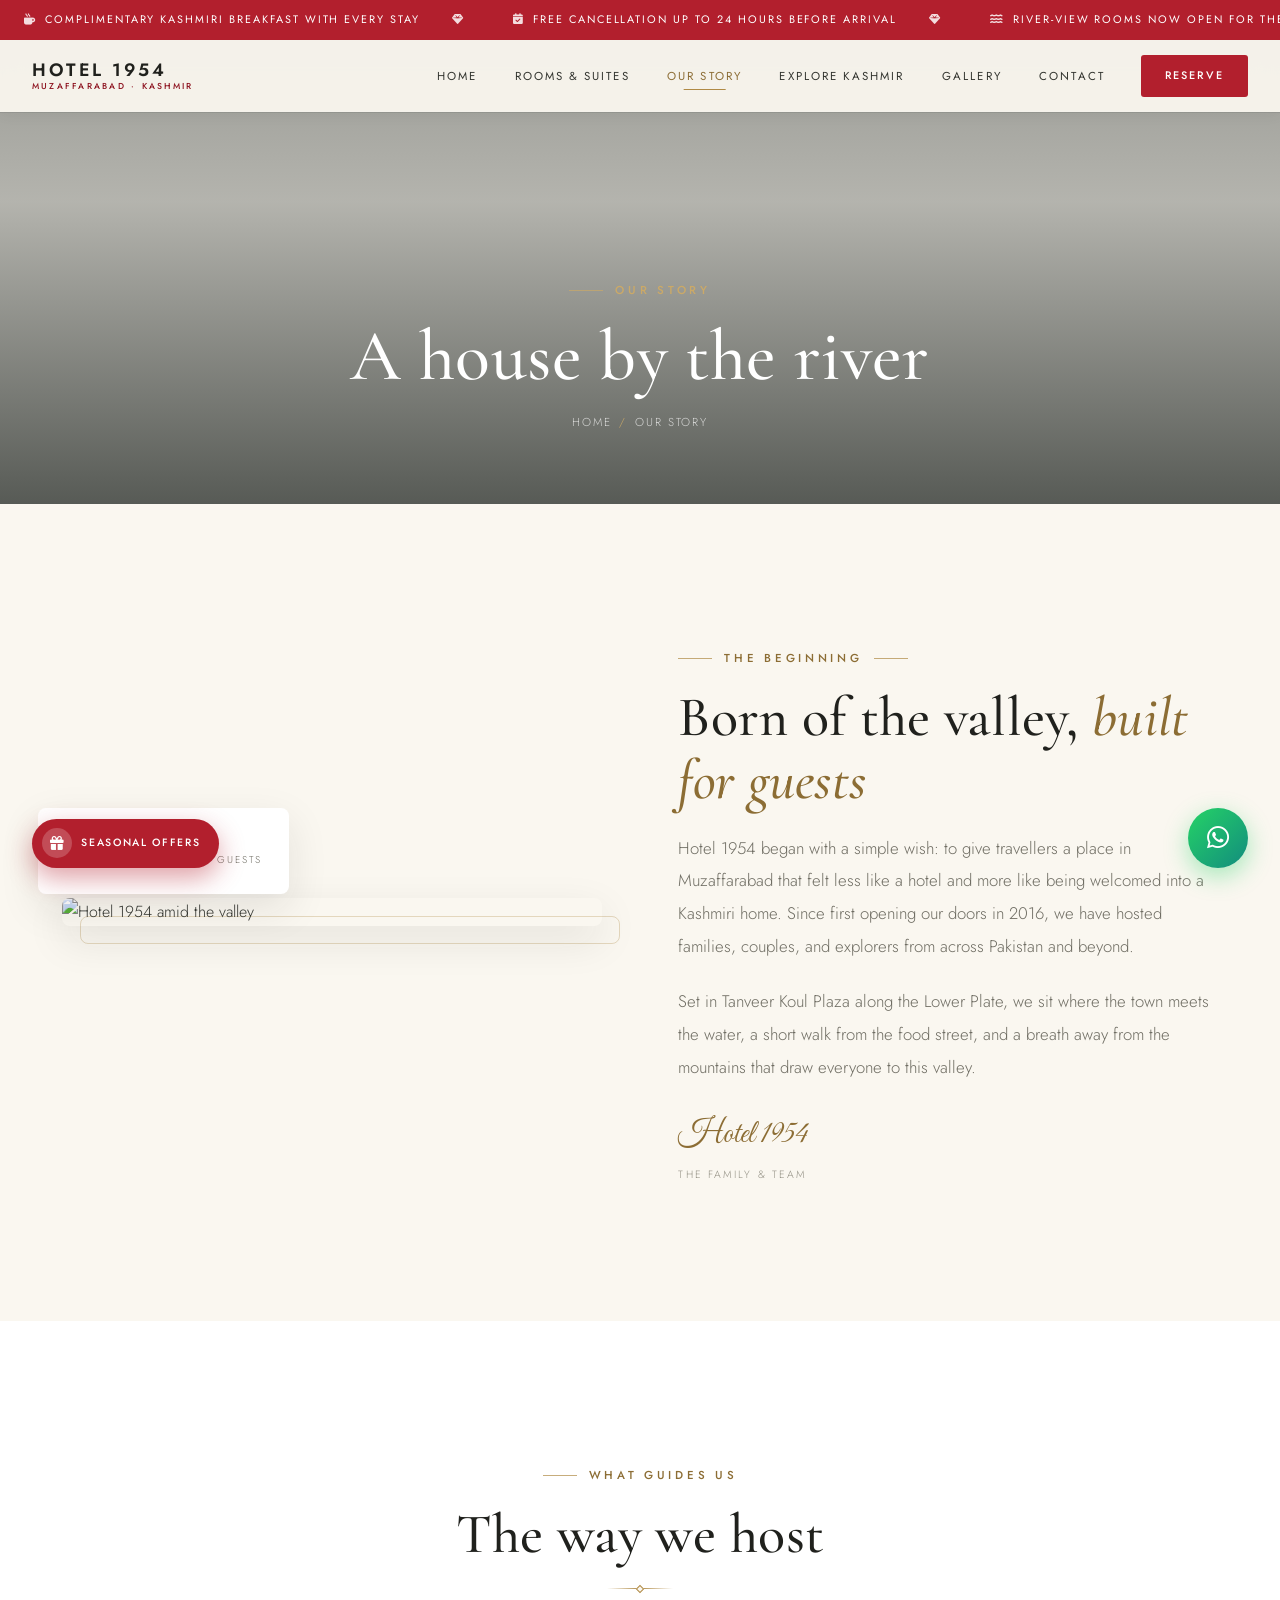
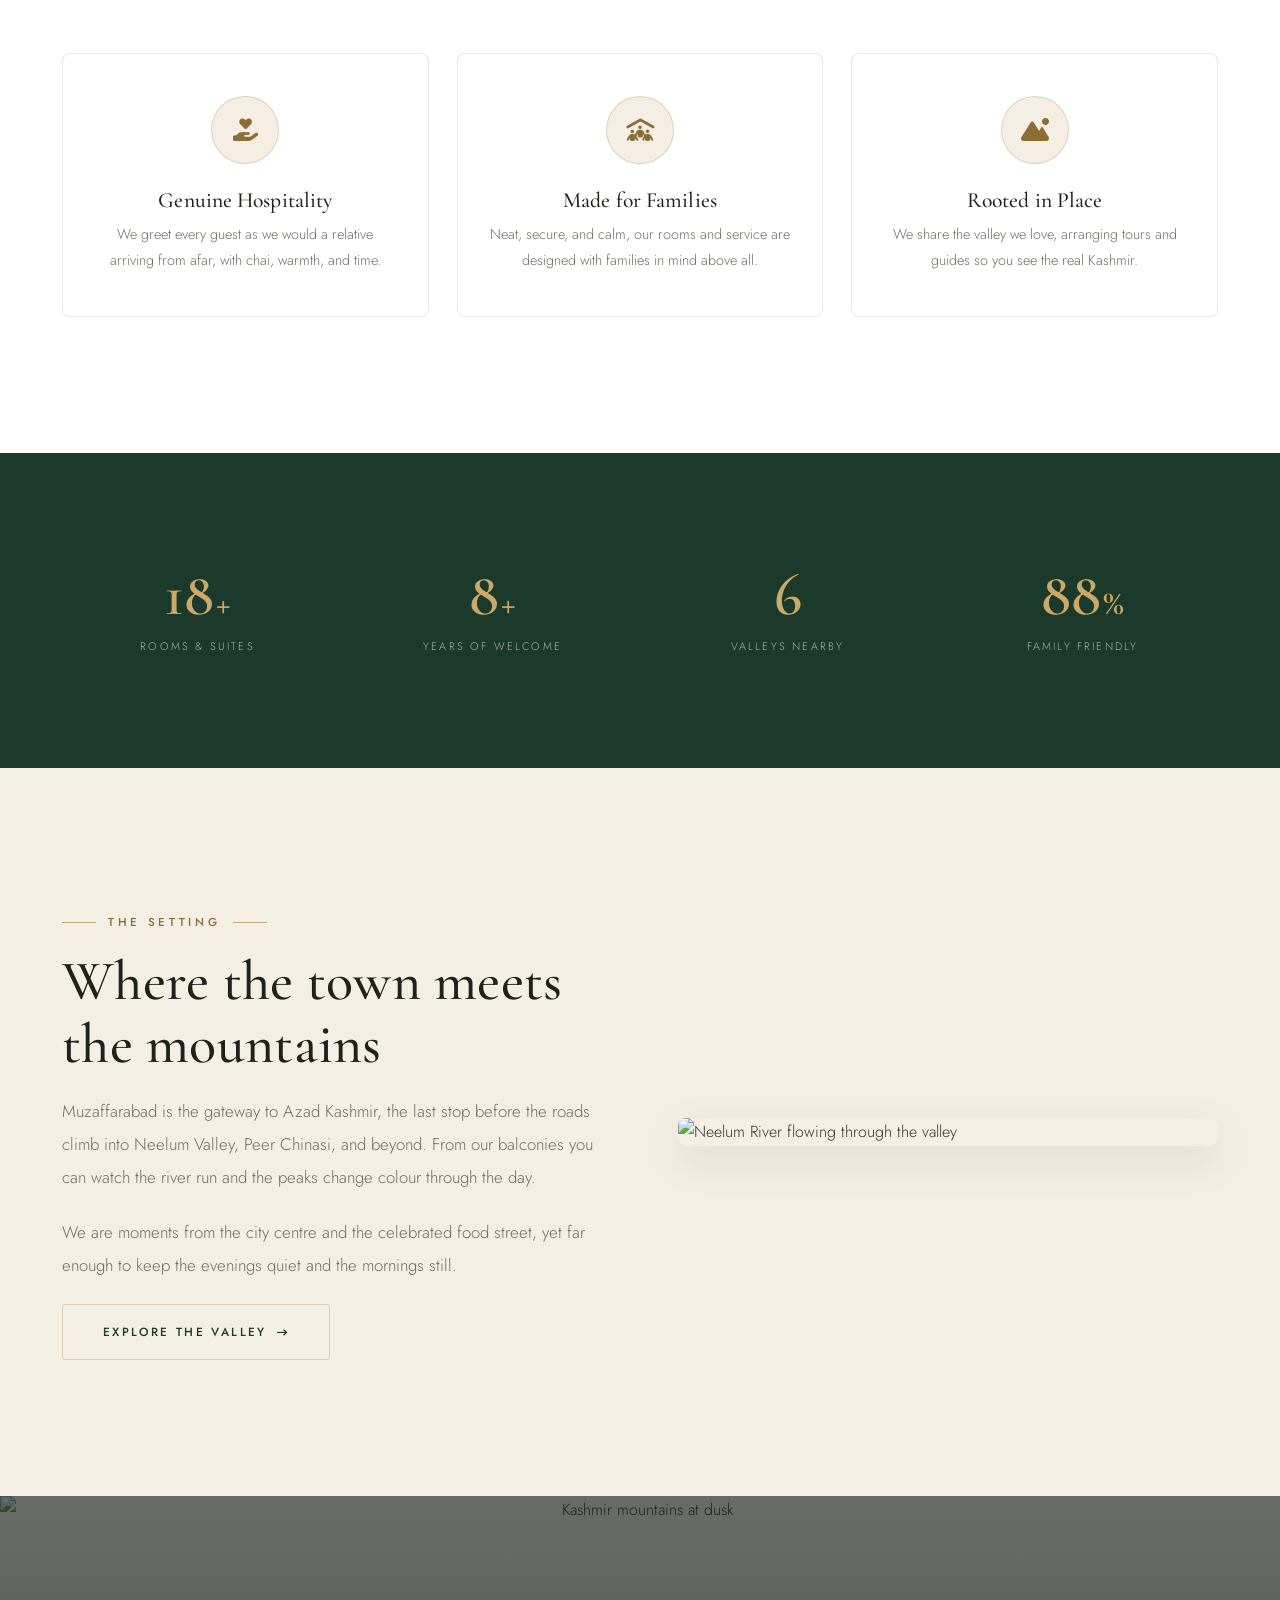
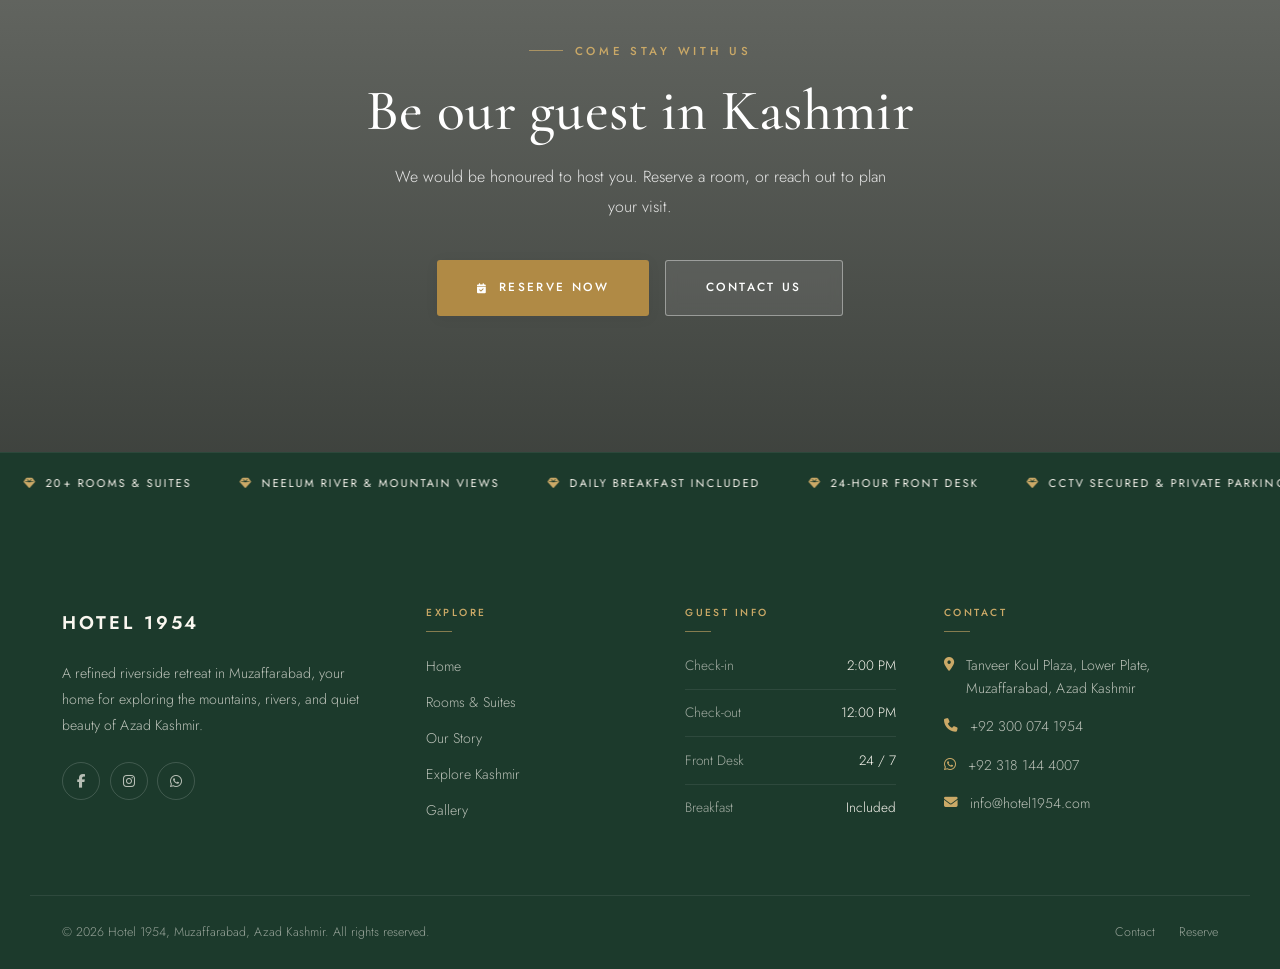
==== about/index.html @ 1d286dde "Hotel 1954: luxury multi-page Kashmir hotel site Multi-page static site (Home, Rooms, About, Explore" ====
<!DOCTYPE html>
<html lang="en">
<head>
  <meta charset="UTF-8" />
  <meta name="viewport" content="width=device-width, initial-scale=1.0" />
  <title>Our Story | Hotel 1954, Muzaffarabad Azad Kashmir</title>
  <meta name="description" content="The story of Hotel 1954, a family-run riverside retreat in Muzaffarabad welcoming travellers to Azad Kashmir with warmth, comfort, and the timeless calm of the valley." />
  <link rel="canonical" href="https://hotel1954.com/about/" />
  <meta property="og:title" content="Our Story | Hotel 1954" />
  <meta property="og:description" content="A family-run riverside retreat in the heart of Azad Kashmir." />
  <meta property="og:type" content="website" />
  <meta name="theme-color" content="#1c3a2c" />

  <link rel="preconnect" href="https://fonts.googleapis.com" />
  <link rel="preconnect" href="https://fonts.gstatic.com" crossorigin />
  <link href="https://fonts.googleapis.com/css2?family=Cormorant+Garamond:ital,wght@0,400;0,500;0,600;1,400;1,500&family=Jost:wght@300;400;500&family=Great+Vibes&display=swap" rel="stylesheet" />
  <link rel="stylesheet" href="https://cdnjs.cloudflare.com/ajax/libs/font-awesome/6.5.1/css/all.min.css" integrity="sha512-DTOQO9RWCH3ppGqcWaEA1BIZOC6xxalwEsw9c2QQeAIftl+Vegovlnee1c9QX4TctnWMn13TZye+giMm8e2LwA==" crossorigin="anonymous" referrerpolicy="no-referrer" />
  <link rel="icon" type="image/svg+xml" href="../assets/favicon.svg" />
  <link rel="stylesheet" href="../assets/styles.css" />
</head>
<body>

  <header id="site-header">
    <nav id="main-nav" aria-label="Primary">
      <a href="../" id="nav-logo" aria-label="Hotel 1954 home">
        <span id="nav-logo-monogram">H</span>
        <span id="nav-logo-text"><span id="nav-logo-name">Hotel 1954</span><span id="nav-logo-est">Muzaffarabad · Kashmir</span></span>
      </a>
      <div id="nav-links">
        <a href="../" class="nav-link">Home</a>
        <a href="../rooms/" class="nav-link">Rooms &amp; Suites</a>
        <a href="../about/" class="nav-link nav-link--active">Our Story</a>
        <a href="../explore/" class="nav-link">Explore Kashmir</a>
        <a href="../gallery/" class="nav-link">Gallery</a>
        <a href="../contact/" class="nav-link">Contact</a>
        <a href="../booking/" class="nav-link nav-cta">Reserve</a>
      </div>
      <button id="nav-toggle" aria-label="Open menu" aria-expanded="false" aria-controls="mobile-menu">
        <span class="hamburger-bar"></span><span class="hamburger-bar"></span><span class="hamburger-bar"></span>
      </button>
    </nav>
  </header>

  <div id="mobile-menu" aria-label="Mobile navigation">
    <a href="../" class="mobile-nav-link">Home</a>
    <a href="../rooms/" class="mobile-nav-link">Rooms &amp; Suites</a>
    <a href="../about/" class="mobile-nav-link mobile-nav-link--active">Our Story</a>
    <a href="../explore/" class="mobile-nav-link">Explore Kashmir</a>
    <a href="../gallery/" class="mobile-nav-link">Gallery</a>
    <a href="../contact/" class="mobile-nav-link">Contact</a>
    <a href="../booking/" class="mobile-nav-link">Reserve</a>
    <p class="mobile-menu-contact">Reservations · <a href="tel:+923000741954">+92 300 074 1954</a></p>
  </div>

  <section class="page-hero">
    <div class="page-hero__bg"><img src="https://images.unsplash.com/photo-1441974231531-c6227db76b6e?w=1920&q=80" alt="Pine forest in the Kashmir mountains" /></div>
    <div class="page-hero__overlay"></div>
    <div class="page-hero__content">
      <span class="eyebrow eyebrow--center">Our Story</span>
      <h1 class="page-hero__title">A house by the river</h1>
      <p class="page-hero__crumbs"><a href="../">Home</a><span class="sep">/</span>Our Story</p>
    </div>
  </section>

  <!-- STORY -->
  <section class="section section--ivory">
    <div class="container">
      <div class="split">
        <div class="split__media split__media--framed reveal">
          <img src="https://images.unsplash.com/photo-1564501049412-61c2a3083791?w=1000&q=80" alt="Hotel 1954 amid the valley" />
          <div class="split__badge"><span class="num">2016</span><span class="lbl">Welcoming guests</span></div>
        </div>
        <div class="split__body reveal" data-delay="1">
          <span class="eyebrow eyebrow--line">The Beginning</span>
          <h2 class="section-title">Born of the valley, <em>built for guests</em></h2>
          <p class="lead-para">Hotel 1954 began with a simple wish: to give travellers a place in Muzaffarabad that felt less like a hotel and more like being welcomed into a Kashmiri home. Since first opening our doors in 2016, we have hosted families, couples, and explorers from across Pakistan and beyond.</p>
          <p class="lead-para">Set in Tanveer Koul Plaza along the Lower Plate, we sit where the town meets the water, a short walk from the food street, and a breath away from the mountains that draw everyone to this valley.</p>
          <div class="split__signature">Hotel 1954<small>The Family &amp; Team</small></div>
        </div>
      </div>
    </div>
  </section>

  <!-- VALUES -->
  <section class="section section--white">
    <div class="container">
      <div class="section-header reveal">
        <span class="eyebrow eyebrow--center">What Guides Us</span>
        <h2 class="section-title">The way we host</h2>
        <div class="divider-mark"></div>
      </div>
      <div class="grid-3">
        <div class="amenity reveal"><div class="amenity-icon"><i class="fa-solid fa-hand-holding-heart"></i></div><h4>Genuine Hospitality</h4><p>We greet every guest as we would a relative arriving from afar, with chai, warmth, and time.</p></div>
        <div class="amenity reveal" data-delay="1"><div class="amenity-icon"><i class="fa-solid fa-people-roof"></i></div><h4>Made for Families</h4><p>Neat, secure, and calm, our rooms and service are designed with families in mind above all.</p></div>
        <div class="amenity reveal" data-delay="2"><div class="amenity-icon"><i class="fa-solid fa-mountain-sun"></i></div><h4>Rooted in Place</h4><p>We share the valley we love, arranging tours and guides so you see the real Kashmir.</p></div>
      </div>
    </div>
  </section>

  <!-- STATS -->
  <section class="section--tight section--forest">
    <div class="container">
      <div class="stats-row">
        <div class="stat reveal"><span class="stat__num" data-target="20" data-suffix="+">0</span><span class="stat__label">Rooms &amp; Suites</span></div>
        <div class="stat reveal" data-delay="1"><span class="stat__num" data-target="9" data-suffix="+">0</span><span class="stat__label">Years of Welcome</span></div>
        <div class="stat reveal" data-delay="2"><span class="stat__num" data-target="7" data-suffix="">0</span><span class="stat__label">Valleys Nearby</span></div>
        <div class="stat reveal" data-delay="3"><span class="stat__num" data-target="100" data-suffix="%">0</span><span class="stat__label">Family Friendly</span></div>
      </div>
    </div>
  </section>

  <!-- SETTING -->
  <section class="section section--cream">
    <div class="container">
      <div class="split split--reverse">
        <div class="split__media reveal">
          <img src="https://images.unsplash.com/photo-1506905925346-21bda4d32df4?w=1000&q=80" alt="Neelum River flowing through the valley" style="border-radius:var(--radius-md);" />
        </div>
        <div class="split__body reveal" data-delay="1">
          <span class="eyebrow eyebrow--line">The Setting</span>
          <h2 class="section-title">Where the town meets the mountains</h2>
          <p class="lead-para">Muzaffarabad is the gateway to Azad Kashmir, the last stop before the roads climb into Neelum Valley, Peer Chinasi, and beyond. From our balconies you can watch the river run and the peaks change colour through the day.</p>
          <p class="lead-para">We are moments from the city centre and the celebrated food street, yet far enough to keep the evenings quiet and the mornings still.</p>
          <a href="../explore/" class="btn btn--outline">Explore the Valley <i class="fa-solid fa-arrow-right-long"></i></a>
        </div>
      </div>
    </div>
  </section>

  <!-- CTA BANNER -->
  <section class="cta-banner">
    <div class="cta-banner__bg"><img src="https://images.unsplash.com/photo-1519681393784-d120267933ba?w=1600&q=80" alt="Kashmir mountains at dusk" /></div>
    <div class="cta-banner__overlay"></div>
    <div class="cta-banner__content reveal">
      <span class="eyebrow eyebrow--center">Come Stay With Us</span>
      <h2 class="cta-banner__title">Be our guest in Kashmir</h2>
      <p class="cta-banner__text">We would be honoured to host you. Reserve a room, or reach out to plan your visit.</p>
      <div class="btn-row">
        <a href="../booking/" class="btn btn--gold"><i class="fa-solid fa-calendar-check"></i> Reserve Now</a>
        <a href="../contact/" class="btn btn--ghost-light">Contact Us</a>
      </div>
    </div>
  </section>

  <footer id="site-footer">
    <div id="footer-top">
      <div class="footer-col">
        <a href="../" class="footer-brand-logo"><span class="mono">H</span><span class="name">Hotel 1954</span></a>
        <p class="footer-brand-desc">A refined riverside retreat in Muzaffarabad, your home for exploring the mountains, rivers, and quiet beauty of Azad Kashmir.</p>
        <div class="footer-social">
          <a href="https://facebook.com/hotel1954" target="_blank" rel="noopener" aria-label="Facebook"><i class="fa-brands fa-facebook-f"></i></a>
          <a href="https://instagram.com/hotel1954" target="_blank" rel="noopener" aria-label="Instagram"><i class="fa-brands fa-instagram"></i></a>
          <a href="https://wa.me/923181444007" target="_blank" rel="noopener" aria-label="WhatsApp"><i class="fa-brands fa-whatsapp"></i></a>
        </div>
      </div>
      <nav class="footer-col" aria-label="Explore">
        <h3 class="footer-col-title">Explore</h3>
        <div class="footer-links">
          <a href="../">Home</a><a href="../rooms/">Rooms &amp; Suites</a><a href="../about/">Our Story</a><a href="../explore/">Explore Kashmir</a><a href="../gallery/">Gallery</a>
        </div>
      </nav>
      <div class="footer-col">
        <h3 class="footer-col-title">Guest Info</h3>
        <dl class="footer-hours-list">
          <div class="footer-hours-row"><dt>Check-in</dt><dd>2:00 PM</dd></div>
          <div class="footer-hours-row"><dt>Check-out</dt><dd>12:00 PM</dd></div>
          <div class="footer-hours-row"><dt>Front Desk</dt><dd>24 / 7</dd></div>
          <div class="footer-hours-row"><dt>Breakfast</dt><dd>Included</dd></div>
        </dl>
      </div>
      <address class="footer-col">
        <h3 class="footer-col-title">Contact</h3>
        <div class="footer-contact-item"><i class="fa-solid fa-location-dot"></i><span>Tanveer Koul Plaza, Lower Plate,<br />Muzaffarabad, Azad Kashmir</span></div>
        <div class="footer-contact-item"><i class="fa-solid fa-phone"></i><a href="tel:+923000741954">+92 300 074 1954</a></div>
        <div class="footer-contact-item"><i class="fa-brands fa-whatsapp"></i><a href="https://wa.me/923181444007" target="_blank" rel="noopener">+92 318 144 4007</a></div>
        <div class="footer-contact-item"><i class="fa-solid fa-envelope"></i><a href="mailto:info@hotel1954.com">info@hotel1954.com</a></div>
      </address>
    </div>
    <div id="footer-bottom">
      <p>&copy; <span id="footer-year">2025</span> Hotel 1954, Muzaffarabad, Azad Kashmir. All rights reserved.</p>
      <nav id="footer-legal" aria-label="Legal"><a href="../contact/">Contact</a><a href="../booking/">Reserve</a></nav>
    </div>
  </footer>

  <div id="wa-widget">
    <div id="wa-popup">
      <div id="wa-popup-header">
        <div id="wa-avatar">H</div>
        <div id="wa-info"><strong>Hotel 1954</strong><span>Typically replies within minutes</span></div>
        <button id="wa-close" aria-label="Close chat">&times;</button>
      </div>
      <div id="wa-popup-body"><div class="wa-bubble">Welcome to Hotel 1954. How may we help you plan your stay in Kashmir?</div></div>
      <a href="https://wa.me/923181444007?text=Hello%20Hotel%201954%2C%20I%27d%20like%20to%20enquire%20about%20a%20room." target="_blank" rel="noopener" id="wa-start-btn"><i class="fa-brands fa-whatsapp"></i> Start Chat</a>
    </div>
    <button id="wa-fab" aria-label="Chat on WhatsApp"><i class="fa-brands fa-whatsapp"></i></button>
  </div>

  <button id="back-to-top" aria-label="Back to top"><i class="fa-solid fa-chevron-up"></i></button>

  <script src="../assets/script.js"></script>
</body>
</html>
---- assets/styles.css ----
/* ============================================================
   HOTEL 1954 — MUZAFFARABAD, AZAD KASHMIR
   Luxury Light Theme · Ivory · Evergreen · Antique Gold
   Shared across every page (root-relative /assets/styles.css)
   ============================================================ */

/* ------------------------------------------------------------
   1. DESIGN TOKENS
   ------------------------------------------------------------ */
:root {
  /* Neutral base — warm ivory & white */
  --white:        #ffffff;
  --ivory:        #faf7f0;
  --cream:        #f4efe4;
  --sand:         #ece4d3;
  --paper:        #fbf9f4;

  /* Ink / text */
  --ink:          #20211d;
  --charcoal:     #33352f;
  --stone:        #6f6d63;
  --muted:        #928f83;

  /* Kashmir evergreen (pine valleys) */
  --forest:       #1c3a2c;
  --forest-mid:   #2b5340;
  --forest-soft:  #3c6b53;

  /* Antique gold (primary accent) */
  --gold:         #b08a45;
  --gold-light:   #cba967;
  --gold-dark:    #8c6d34;
  --gold-soft:    rgba(176, 138, 69, 0.14);
  --gold-border:  rgba(176, 138, 69, 0.30);

  /* Kashmiri red (secondary accent) */
  --red:          #b21f2d;
  --red-dark:     #8f1622;
  --red-light:    #d13a45;
  --red-soft:     rgba(178, 31, 45, 0.10);
  --red-border:   rgba(178, 31, 45, 0.28);

  /* Lines & surfaces */
  --line:         rgba(32, 33, 29, 0.10);
  --line-soft:    rgba(32, 33, 29, 0.06);
  --line-gold:    rgba(176, 138, 69, 0.22);

  /* Typography */
  --font-display: 'Cormorant Garamond', Georgia, 'Times New Roman', serif;
  --font-body:    'Jost', system-ui, -apple-system, sans-serif;
  --font-script:  'Great Vibes', cursive;

  /* Spacing */
  --space-xs:  0.5rem;
  --space-sm:  1rem;
  --space-md:  2rem;
  --space-lg:  4rem;
  --space-xl:  6rem;
  --space-2xl: 8.5rem;

  /* Radii */
  --radius-sm:  3px;
  --radius-md:  8px;
  --radius-lg:  16px;
  --radius-full:9999px;

  /* Shadows — soft, light-theme appropriate */
  --shadow-sm:   0 2px 14px rgba(30, 32, 26, 0.06);
  --shadow-md:   0 14px 40px rgba(30, 32, 26, 0.10);
  --shadow-lg:   0 30px 70px rgba(30, 32, 26, 0.14);
  --shadow-gold: 0 18px 50px rgba(176, 138, 69, 0.22);

  /* Motion */
  --ease-out:    cubic-bezier(0.16, 1, 0.3, 1);
  --ease-in-out: cubic-bezier(0.45, 0, 0.55, 1);
  --dur-fast:    0.25s;
  --dur-base:    0.4s;
  --dur-slow:    0.7s;

  /* Z-index */
  --z-sticky:  100;
  --z-overlay: 200;
  --z-modal:   300;
  --z-loading: 999;

  /* Announcement bar height */
  --promo-h:   40px;
}


/* ------------------------------------------------------------
   2. RESET & BASE
   ------------------------------------------------------------ */
*, *::before, *::after {
  box-sizing: border-box;
  margin: 0;
  padding: 0;
}

html {
  font-size: 16px;
  scroll-behavior: smooth;
  -webkit-text-size-adjust: 100%;
  text-size-adjust: 100%;
}

body {
  font-family: var(--font-body);
  font-weight: 300;
  background-color: var(--ivory);
  color: var(--charcoal);
  line-height: 1.75;
  overflow-x: hidden;
  -webkit-font-smoothing: antialiased;
  -moz-osx-font-smoothing: grayscale;
}

body.menu-open { overflow: hidden; }

img, video, svg {
  max-width: 100%;
  height: auto;
  display: block;
}

a { color: inherit; text-decoration: none; }
ul, ol { list-style: none; }

button {
  font-family: inherit;
  cursor: pointer;
  border: none;
  background: none;
  color: inherit;
}

input, select, textarea { font-family: inherit; }

address { font-style: normal; }

:focus-visible {
  outline: 2px solid var(--gold);
  outline-offset: 3px;
  border-radius: var(--radius-sm);
}

::selection { background: var(--gold-soft); color: var(--forest); }

::-webkit-scrollbar             { width: 10px; }
::-webkit-scrollbar-track       { background: var(--cream); }
::-webkit-scrollbar-thumb       { background: var(--gold); border-radius: 6px; border: 2px solid var(--cream); }
::-webkit-scrollbar-thumb:hover { background: var(--gold-dark); }


/* ------------------------------------------------------------
   3. TYPOGRAPHY UTILITIES
   ------------------------------------------------------------ */
h1, h2, h3, h4, h5 {
  font-family: var(--font-display);
  font-weight: 500;
  color: var(--ink);
  line-height: 1.15;
  letter-spacing: 0.005em;
}

.eyebrow {
  font-family: var(--font-body);
  font-size: 0.72rem;
  font-weight: 500;
  letter-spacing: 0.32em;
  text-transform: uppercase;
  color: var(--gold-dark);
  display: inline-flex;
  align-items: center;
  gap: 0.75rem;
  margin-bottom: 1.1rem;
}

.eyebrow--center { justify-content: center; }

.eyebrow::before,
.eyebrow--line::after {
  content: '';
  width: 34px;
  height: 1px;
  background: var(--gold);
  opacity: 0.7;
}
.eyebrow--line::after { display: inline-block; }

.section-title {
  font-family: var(--font-display);
  font-size: clamp(2.1rem, 4.4vw, 3.5rem);
  font-weight: 500;
  color: var(--ink);
  line-height: 1.12;
  margin-bottom: 1.25rem;
}
.section-title em {
  font-style: italic;
  color: var(--gold-dark);
}

.section-lead {
  font-size: 1.02rem;
  font-weight: 300;
  color: var(--stone);
  max-width: 580px;
  line-height: 1.9;
}
.section-header { text-align: center; margin-bottom: var(--space-lg); }
.section-header .section-lead { margin-inline: auto; }

.divider-mark {
  width: 66px;
  height: 1px;
  background: linear-gradient(90deg, transparent, var(--gold), transparent);
  margin: 1.4rem auto 0;
  position: relative;
}
.divider-mark::before {
  content: '';
  position: absolute;
  top: 50%; left: 50%;
  width: 6px; height: 6px;
  border: 1px solid var(--gold);
  transform: translate(-50%, -50%) rotate(45deg);
  background: var(--ivory);
}


/* ------------------------------------------------------------
   4. LAYOUT
   ------------------------------------------------------------ */
.container {
  max-width: 1220px;
  margin: 0 auto;
  padding: 0 var(--space-md);
}
.container--narrow { max-width: 920px; }

.section { padding: var(--space-2xl) 0; }
.section--tight { padding: var(--space-xl) 0; }
.section--ivory { background: var(--ivory); }
.section--white { background: var(--white); }
.section--cream { background: var(--cream); }
.section--forest { background: var(--forest); color: var(--ivory); }


/* ------------------------------------------------------------
   5. BUTTONS
   ------------------------------------------------------------ */
.btn {
  display: inline-flex;
  align-items: center;
  justify-content: center;
  gap: 0.65rem;
  font-family: var(--font-body);
  font-size: 0.74rem;
  font-weight: 500;
  letter-spacing: 0.2em;
  text-transform: uppercase;
  padding: 1.05rem 2.5rem;
  border-radius: var(--radius-sm);
  cursor: pointer;
  transition: background var(--dur-base) var(--ease-out),
              color var(--dur-base) var(--ease-out),
              border-color var(--dur-base) var(--ease-out),
              box-shadow var(--dur-base) var(--ease-out),
              transform var(--dur-fast) var(--ease-out);
}
.btn i { font-size: 0.85em; transition: transform var(--dur-fast); }
.btn:hover i.fa-arrow-right-long,
.btn:hover i.fa-arrow-right { transform: translateX(4px); }
.btn:active { transform: scale(0.98); }

.btn--gold {
  background: var(--gold);
  color: var(--white);
  box-shadow: var(--shadow-sm);
}
.btn--gold:hover {
  background: var(--gold-dark);
  box-shadow: var(--shadow-gold);
  transform: translateY(-2px);
}

.btn--forest {
  background: var(--forest);
  color: var(--ivory);
}
.btn--forest:hover {
  background: var(--forest-mid);
  transform: translateY(-2px);
  box-shadow: var(--shadow-md);
}

.btn--outline {
  background: transparent;
  color: var(--forest);
  border: 1px solid var(--gold-border);
}
.btn--outline:hover {
  background: var(--gold-soft);
  border-color: var(--gold);
  transform: translateY(-2px);
}

.btn--ghost-light {
  background: rgba(255, 255, 255, 0.08);
  color: var(--white);
  border: 1px solid rgba(255, 255, 255, 0.4);
  -webkit-backdrop-filter: blur(6px);
  backdrop-filter: blur(6px);
}
.btn--ghost-light:hover {
  background: rgba(255, 255, 255, 0.16);
  border-color: var(--white);
  transform: translateY(-2px);
}

.btn--sm { padding: 0.8rem 1.7rem; font-size: 0.68rem; }
.btn--block { width: 100%; }


/* ------------------------------------------------------------
   6. LOADING SCREEN
   ------------------------------------------------------------ */
#loading-screen {
  position: fixed;
  inset: 0;
  background: var(--ivory);
  z-index: var(--z-loading);
  display: flex;
  align-items: center;
  justify-content: center;
  transition: opacity var(--dur-slow) var(--ease-out),
              visibility var(--dur-slow) var(--ease-out);
}
#loading-screen.is-hidden {
  opacity: 0;
  visibility: hidden;
  pointer-events: none;
}
#loading-inner {
  text-align: center;
  display: flex;
  flex-direction: column;
  align-items: center;
  gap: 1.4rem;
}
#loading-mark {
  font-family: var(--font-body);
  font-size: 0.6rem;
  letter-spacing: 0.5em;
  text-transform: uppercase;
  color: var(--gold-dark);
}
#loading-logo {
  font-family: var(--font-display);
  font-size: clamp(3rem, 9vw, 5rem);
  font-weight: 500;
  color: var(--ink);
  letter-spacing: 0.12em;
  line-height: 1;
}
#loading-bar-track {
  width: 160px;
  height: 1px;
  background: var(--line);
  overflow: hidden;
}
#loading-bar-fill {
  height: 100%;
  width: 100%;
  background: linear-gradient(90deg, var(--gold-dark), var(--gold-light));
  transform-origin: left center;
  transform: scaleX(0);
  animation: loadingBar 1.6s var(--ease-in-out) forwards;
}
@keyframes loadingBar {
  0% { transform: scaleX(0); }
  100% { transform: scaleX(1); }
}


/* ------------------------------------------------------------
   7. HEADER & NAVIGATION
   ------------------------------------------------------------ */
#site-header {
  position: fixed;
  top: 0; left: 0; right: 0;
  z-index: var(--z-sticky);
  transition: background var(--dur-base) var(--ease-out),
              box-shadow var(--dur-base) var(--ease-out);
}

/* Transparent over hero (light text) */
#site-header.header--top {
  background: linear-gradient(to bottom, rgba(20, 26, 22, 0.42), transparent);
}
#site-header.header--top .nav-link,
#site-header.header--top #nav-logo-name,
#site-header.header--top .hamburger-bar { color: var(--white); }
#site-header.header--top .hamburger-bar { background: var(--white); }
#site-header.header--top #nav-logo-est { color: rgba(255,255,255,0.72); }

/* Solid on scroll / inner pages (dark text on ivory) */
#site-header.header--solid {
  background: rgba(250, 247, 240, 0.94);
  -webkit-backdrop-filter: blur(14px);
  backdrop-filter: blur(14px);
  box-shadow: 0 1px 0 var(--line), var(--shadow-sm);
}

#main-nav {
  max-width: 1320px;
  margin: 0 auto;
  padding: 0 var(--space-md);
  height: 88px;
  display: flex;
  align-items: center;
  justify-content: space-between;
  transition: height var(--dur-base) var(--ease-out);
}
#site-header.header--solid #main-nav { height: 72px; }

#nav-logo { display: flex; align-items: center; gap: 0.7rem; }
#nav-logo-monogram {
  width: 40px; height: 40px;
  border: 1px solid var(--gold);
  color: var(--gold-dark);
  font-family: var(--font-display);
  font-size: 1.05rem;
  font-weight: 600;
  display: flex;
  align-items: center;
  justify-content: center;
  border-radius: 2px;
  flex-shrink: 0;
  transition: background var(--dur-fast), color var(--dur-fast);
}
#site-header.header--top #nav-logo-monogram { border-color: rgba(255,255,255,0.7); color: var(--white); }
#nav-logo:hover #nav-logo-monogram { background: var(--gold); color: var(--white); border-color: var(--gold); }
#nav-logo-text { display: flex; flex-direction: column; line-height: 1; }
#nav-logo-name {
  font-family: var(--font-display);
  font-size: 1.35rem;
  font-weight: 600;
  letter-spacing: 0.06em;
  color: var(--ink);
}
#nav-logo-est {
  font-family: var(--font-body);
  font-size: 0.54rem;
  font-weight: 500;
  letter-spacing: 0.34em;
  text-transform: uppercase;
  color: var(--stone);
  margin-top: 2px;
}

#nav-links { display: flex; align-items: center; gap: 0.35rem; }
.nav-link {
  font-family: var(--font-body);
  font-size: 0.72rem;
  font-weight: 400;
  letter-spacing: 0.18em;
  text-transform: uppercase;
  color: var(--charcoal);
  padding: 0.6rem 1rem;
  position: relative;
  transition: color var(--dur-fast);
}
.nav-link::after {
  content: '';
  position: absolute;
  bottom: 0.35rem; left: 50%;
  transform: translateX(-50%) scaleX(0);
  width: 40%; height: 1px;
  background: var(--gold);
  transition: transform var(--dur-base) var(--ease-out);
}
.nav-link:hover::after,
.nav-link--active::after { transform: translateX(-50%) scaleX(1); }
.nav-link:hover, .nav-link--active { color: var(--gold-dark); }
#site-header.header--top .nav-link:hover,
#site-header.header--top .nav-link--active { color: var(--gold-light); }

.nav-cta {
  margin-left: 0.9rem;
  font-family: var(--font-body);
  font-size: 0.68rem;
  font-weight: 500;
  letter-spacing: 0.2em;
  text-transform: uppercase;
  color: var(--white);
  background: var(--red);
  padding: 0.7rem 1.5rem;
  border-radius: var(--radius-sm);
  transition: background var(--dur-fast), transform var(--dur-fast), box-shadow var(--dur-fast);
}
.nav-cta::after { display: none; }
.nav-cta:hover { background: var(--red-dark); transform: translateY(-1px); box-shadow: 0 4px 16px rgba(178,31,45,0.4); color: var(--white); }

#nav-toggle {
  display: none;
  flex-direction: column;
  gap: 5px;
  padding: 8px;
}
.hamburger-bar {
  display: block;
  width: 26px; height: 1.5px;
  background: var(--ink);
  transition: transform var(--dur-base) var(--ease-out),
              opacity var(--dur-base) var(--ease-out);
}
#nav-toggle[aria-expanded="true"] .hamburger-bar:nth-child(1) { transform: translateY(6.5px) rotate(45deg); }
#nav-toggle[aria-expanded="true"] .hamburger-bar:nth-child(2) { opacity: 0; }
#nav-toggle[aria-expanded="true"] .hamburger-bar:nth-child(3) { transform: translateY(-6.5px) rotate(-45deg); }


/* ------------------------------------------------------------
   8. MOBILE MENU
   ------------------------------------------------------------ */
#mobile-menu {
  position: fixed;
  inset: 0;
  background: var(--forest);
  z-index: var(--z-modal);
  display: flex;
  flex-direction: column;
  align-items: center;
  justify-content: center;
  gap: 0.25rem;
  opacity: 0;
  visibility: hidden;
  transition: opacity var(--dur-slow) var(--ease-out), visibility var(--dur-slow) var(--ease-out);
}
#mobile-menu.is-open { opacity: 1; visibility: visible; }
.mobile-nav-link {
  font-family: var(--font-display);
  font-size: clamp(1.9rem, 6vw, 2.8rem);
  font-weight: 400;
  color: rgba(250, 247, 240, 0.72);
  padding: 0.5rem 1.5rem;
  transition: color var(--dur-fast);
}
.mobile-nav-link:hover, .mobile-nav-link--active { color: var(--gold-light); }
.mobile-menu-contact {
  margin-top: 2rem;
  color: rgba(250,247,240,0.6);
  font-size: 0.8rem;
  letter-spacing: 0.14em;
  text-align: center;
}
.mobile-menu-contact a { color: var(--gold-light); }


/* ------------------------------------------------------------
   9. HERO (home)
   ------------------------------------------------------------ */
#hero {
  position: relative;
  min-height: 100svh;
  display: flex;
  align-items: center;
  justify-content: center;
  overflow: hidden;
}
#hero-bg { position: absolute; inset: 0; z-index: 0; }
#hero-bg img {
  width: 100%; height: 100%;
  object-fit: cover;
  object-position: center;
  transform: scale(1.05);
  animation: heroZoom 22s var(--ease-in-out) infinite alternate;
}
@keyframes heroZoom { from { transform: scale(1.05); } to { transform: scale(1.14); } }
#hero-overlay {
  position: absolute; inset: 0;
  background: linear-gradient(180deg, rgba(18,24,20,0.46) 0%, rgba(18,24,20,0.30) 45%, rgba(18,24,20,0.66) 100%);
}
#hero-content {
  position: relative;
  z-index: 1;
  text-align: center;
  max-width: 920px;
  padding: 7rem var(--space-md) 4rem;
  color: var(--white);
  animation: fadeUp 1.1s var(--ease-out) 0.2s both;
}
@keyframes fadeUp { from { opacity: 0; transform: translateY(28px); } to { opacity: 1; transform: translateY(0); } }
#hero .eyebrow { color: var(--gold-light); justify-content: center; }
#hero .eyebrow::before,
#hero .eyebrow::after { background: var(--gold-light); }
#hero-title {
  font-family: var(--font-display);
  font-weight: 500;
  color: var(--white);
  line-height: 1.04;
  margin-bottom: 1.5rem;
}
#hero-title .line-sm {
  display: block;
  font-size: clamp(1.4rem, 3vw, 2.1rem);
  font-weight: 300;
  font-style: italic;
  color: rgba(255,255,255,0.86);
}
#hero-title .line-lg {
  display: block;
  font-size: clamp(3rem, 8.5vw, 6.5rem);
  letter-spacing: 0.01em;
}
#hero-title .line-script {
  display: block;
  font-family: var(--font-script);
  font-size: clamp(2.2rem, 6vw, 4rem);
  font-weight: 400;
  color: var(--gold-light);
}
#hero-subtitle {
  font-size: 1.05rem;
  font-weight: 300;
  color: rgba(255,255,255,0.85);
  max-width: 560px;
  margin: 0 auto 2.5rem;
  line-height: 1.9;
}
#hero-cta-group, .btn-row { display: flex; gap: 1rem; justify-content: center; flex-wrap: wrap; }

#hero-scroll {
  position: absolute;
  bottom: 2rem; left: 50%;
  transform: translateX(-50%);
  z-index: 1;
  display: flex; flex-direction: column; align-items: center; gap: 0.55rem;
  color: rgba(255,255,255,0.7);
  animation: scrollBounce 2.6s ease-in-out infinite;
}
#hero-scroll span {
  font-size: 0.58rem; letter-spacing: 0.3em; text-transform: uppercase;
}
#hero-scroll .scroll-line {
  width: 1px; height: 46px;
  background: linear-gradient(to bottom, var(--gold-light), transparent);
}
@keyframes scrollBounce { 0%,100% { transform: translateX(-50%) translateY(0); } 50% { transform: translateX(-50%) translateY(8px); } }


/* ------------------------------------------------------------
   10. PAGE HERO (inner pages)
   ------------------------------------------------------------ */
.page-hero {
  position: relative;
  min-height: 56vh;
  display: flex;
  align-items: flex-end;
  justify-content: center;
  overflow: hidden;
  padding-bottom: 4.5rem;
}
.page-hero__bg { position: absolute; inset: 0; }
.page-hero__bg img { width: 100%; height: 100%; object-fit: cover; object-position: center 45%; }
.page-hero__overlay {
  position: absolute; inset: 0;
  background: linear-gradient(180deg, rgba(18,24,20,0.44) 0%, rgba(18,24,20,0.30) 40%, rgba(18,24,20,0.70) 100%);
}
.page-hero__content {
  position: relative; z-index: 1; text-align: center; color: var(--white);
  padding: 0 var(--space-md);
  animation: fadeUp 0.9s var(--ease-out) 0.15s both;
}
.page-hero__content .eyebrow { color: var(--gold-light); justify-content: center; }
.page-hero__content .eyebrow::before,
.page-hero__content .eyebrow::after { background: var(--gold-light); }
.page-hero__title {
  font-family: var(--font-display);
  font-size: clamp(2.6rem, 6vw, 4.5rem);
  font-weight: 500;
  color: var(--white);
  line-height: 1.08;
}
.page-hero__crumbs {
  margin-top: 1rem;
  font-size: 0.72rem;
  letter-spacing: 0.16em;
  text-transform: uppercase;
  color: rgba(255,255,255,0.72);
}
.page-hero__crumbs a { color: rgba(255,255,255,0.72); transition: color var(--dur-fast); }
.page-hero__crumbs a:hover { color: var(--gold-light); }
.page-hero__crumbs .sep { margin: 0 0.5rem; color: var(--gold-light); }


/* ------------------------------------------------------------
   10b. BOOKING SEARCH BAR (Ibis-style hero widget)
   ------------------------------------------------------------ */
.booking-bar-wrap {
  position: relative;
  z-index: 5;
  margin-top: -2.5rem;
  padding: 0 var(--space-md);
}
.booking-bar {
  max-width: 1080px;
  margin: 0 auto;
  background: var(--white);
  border-radius: var(--radius-md);
  box-shadow: var(--shadow-lg);
  border: 1px solid var(--line);
  display: grid;
  grid-template-columns: 1.3fr 1fr 1fr 1fr auto;
  align-items: stretch;
  overflow: hidden;
}
.booking-bar__field {
  display: flex;
  flex-direction: column;
  gap: 0.3rem;
  padding: 1.15rem 1.35rem;
  border-right: 1px solid var(--line-soft);
  position: relative;
}
.booking-bar__field label {
  font-size: 0.6rem;
  font-weight: 500;
  letter-spacing: 0.2em;
  text-transform: uppercase;
  color: var(--gold-dark);
  display: flex;
  align-items: center;
  gap: 0.45rem;
}
.booking-bar__field label i { font-size: 0.8rem; }
.booking-bar__field input,
.booking-bar__field select {
  border: none;
  background: transparent;
  font-family: var(--font-body);
  font-size: 0.92rem;
  font-weight: 400;
  color: var(--ink);
  padding: 0.15rem 0;
  width: 100%;
  outline: none;
  -webkit-appearance: none;
  appearance: none;
}
.booking-bar__field select { cursor: pointer; }
.booking-bar__field input::placeholder { color: var(--muted); }
.booking-bar__submit {
  border: none;
  background: var(--gold);
  color: var(--white);
  font-family: var(--font-body);
  font-size: 0.72rem;
  font-weight: 500;
  letter-spacing: 0.18em;
  text-transform: uppercase;
  padding: 0 2.4rem;
  display: flex;
  align-items: center;
  justify-content: center;
  gap: 0.6rem;
  cursor: pointer;
  transition: background var(--dur-fast);
}
.booking-bar__submit:hover { background: var(--gold-dark); }
.booking-bar__submit i { font-size: 0.9rem; }

@media (max-width: 860px) {
  .booking-bar-wrap { margin-top: 1.5rem; }
  .booking-bar { grid-template-columns: 1fr 1fr; }
  .booking-bar__field:nth-child(1) { grid-column: span 2; }
  .booking-bar__submit { grid-column: span 2; padding: 1.15rem; }
  .booking-bar__field { border-right: none; border-bottom: 1px solid var(--line-soft); }
}
@media (max-width: 480px) {
  .booking-bar { grid-template-columns: 1fr; }
  .booking-bar__field:nth-child(1) { grid-column: span 1; }
  .booking-bar__submit { grid-column: span 1; }
}


/* ------------------------------------------------------------
   10c. OFFER CARDS (Ibis-style promotional grid)
   ------------------------------------------------------------ */
.offer-grid { display: grid; grid-template-columns: repeat(3, 1fr); gap: 1.75rem; }
.offer-card {
  position: relative;
  border-radius: var(--radius-md);
  overflow: hidden;
  min-height: 400px;
  display: flex;
  flex-direction: column;
  justify-content: flex-end;
  box-shadow: var(--shadow-sm);
  transition: transform var(--dur-base) var(--ease-out), box-shadow var(--dur-base) var(--ease-out);
}
.offer-card:hover { transform: translateY(-6px); box-shadow: var(--shadow-lg); }
.offer-card img { position: absolute; inset: 0; width: 100%; height: 100%; object-fit: cover; transition: transform var(--dur-slow) var(--ease-out); }
.offer-card:hover img { transform: scale(1.06); }
.offer-card::after {
  content: '';
  position: absolute; inset: 0;
  background: linear-gradient(to top, rgba(15,20,17,0.92) 0%, rgba(15,20,17,0.35) 50%, rgba(15,20,17,0.05) 100%);
}
.offer-card__ribbon {
  position: absolute; top: 1.1rem; left: 1.1rem; z-index: 2;
  background: var(--red);
  color: var(--white);
  font-size: 0.62rem; font-weight: 500; letter-spacing: 0.16em; text-transform: uppercase;
  padding: 0.45rem 0.95rem; border-radius: var(--radius-sm);
}
.offer-card__body { position: relative; z-index: 1; padding: 2rem 1.8rem; color: var(--white); }
.offer-card__title { font-family: var(--font-display); font-size: 1.75rem; font-weight: 500; color: var(--white); line-height: 1.2; margin-bottom: 0.6rem; }
.offer-card__desc { font-size: 0.88rem; font-weight: 300; color: rgba(255,255,255,0.85); line-height: 1.75; margin-bottom: 1.1rem; }
.offer-card__link {
  font-size: 0.68rem; font-weight: 500; letter-spacing: 0.2em; text-transform: uppercase;
  color: var(--gold-light); display: inline-flex; align-items: center; gap: 0.55rem;
  transition: gap var(--dur-fast), color var(--dur-fast);
}
.offer-card__link:hover { gap: 0.85rem; color: var(--white); }

@media (max-width: 1024px) { .offer-grid { grid-template-columns: repeat(2, 1fr); } }
@media (max-width: 768px) { .offer-grid { grid-template-columns: 1fr; } }


/* ------------------------------------------------------------
   10d. NEWSLETTER BAND
   ------------------------------------------------------------ */
.newsletter { background: var(--cream); }
.newsletter__inner {
  max-width: 900px; margin: 0 auto; text-align: center;
}
.newsletter__form {
  display: flex; gap: 0.75rem; max-width: 520px; margin: 2rem auto 0; flex-wrap: wrap;
}
.newsletter__form input {
  flex: 1; min-width: 220px;
  background: var(--white);
  border: 1px solid var(--line);
  border-radius: var(--radius-sm);
  padding: 1rem 1.2rem;
  font-family: var(--font-body); font-weight: 300; font-size: 0.92rem; color: var(--ink);
  transition: border-color var(--dur-fast), box-shadow var(--dur-fast);
}
.newsletter__form input:focus { outline: none; border-color: var(--gold); box-shadow: 0 0 0 3px var(--gold-soft); }
.newsletter__note { font-size: 0.74rem; color: var(--muted); margin-top: 1rem; }


/* ------------------------------------------------------------
   11. INFO / MARQUEE STRIP
   ------------------------------------------------------------ */
#info-strip {
  background: var(--forest);
  color: var(--ivory);
  border-top: 1px solid rgba(255,255,255,0.06);
}
#info-strip-inner {
  max-width: 1220px; margin: 0 auto;
  display: flex; align-items: stretch; justify-content: center; flex-wrap: wrap;
}
.info-item {
  display: flex; align-items: center; gap: 0.9rem;
  padding: 1.6rem 2.4rem;
  flex: 1; min-width: 210px; justify-content: center;
}
.info-item + .info-item { border-left: 1px solid rgba(255,255,255,0.08); }
.info-item i { color: var(--gold-light); font-size: 1.2rem; }
.info-item-text { display: flex; flex-direction: column; gap: 0.1rem; }
.info-item-label { font-size: 0.6rem; font-weight: 500; letter-spacing: 0.2em; text-transform: uppercase; color: rgba(250,247,240,0.55); }
.info-item-value { font-size: 0.92rem; color: var(--ivory); }
.info-item-value a { transition: color var(--dur-fast); }
.info-item-value a:hover { color: var(--gold-light); }


/* ------------------------------------------------------------
   12. INTRO / SPLIT (image + text)
   ------------------------------------------------------------ */
.split {
  display: grid;
  grid-template-columns: 1fr 1fr;
  gap: clamp(2.5rem, 6vw, 6rem);
  align-items: center;
}
.split--reverse .split__media { order: 2; }
.split__media { position: relative; }
.split__media img {
  width: 100%;
  border-radius: var(--radius-md);
  box-shadow: var(--shadow-md);
  object-fit: cover;
}
.split__media--framed::after {
  content: '';
  position: absolute;
  inset: 18px -18px -18px 18px;
  border: 1px solid var(--gold-border);
  border-radius: var(--radius-md);
  z-index: -1;
}
.split__badge {
  position: absolute;
  left: -1.5rem; bottom: 2rem;
  background: var(--white);
  padding: 1.4rem 1.7rem;
  border-radius: var(--radius-md);
  box-shadow: var(--shadow-md);
  text-align: center;
}
.split__badge .num {
  font-family: var(--font-display);
  font-size: 2.6rem;
  color: var(--gold-dark);
  line-height: 1;
}
.split__badge .lbl {
  font-size: 0.62rem; letter-spacing: 0.2em; text-transform: uppercase; color: var(--stone);
}
.split__body .lead-para {
  font-size: 1.05rem;
  color: var(--stone);
  font-weight: 300;
  line-height: 1.95;
  margin-bottom: 1.4rem;
}
.split__signature {
  font-family: var(--font-script);
  font-size: 2rem;
  color: var(--gold-dark);
  margin-top: 1.5rem;
}
.split__signature small {
  display: block;
  font-family: var(--font-body);
  font-size: 0.66rem;
  letter-spacing: 0.2em;
  text-transform: uppercase;
  color: var(--muted);
  margin-top: 0.2rem;
}


/* ------------------------------------------------------------
   13. FEATURE / AMENITY CARDS
   ------------------------------------------------------------ */
.grid-3 { display: grid; grid-template-columns: repeat(3, 1fr); gap: 1.75rem; }
.grid-4 { display: grid; grid-template-columns: repeat(4, 1fr); gap: 1.5rem; }
.grid-2 { display: grid; grid-template-columns: repeat(2, 1fr); gap: 1.75rem; }

.amenity {
  background: var(--white);
  border: 1px solid var(--line);
  border-radius: var(--radius-md);
  padding: 2.6rem 1.9rem;
  text-align: center;
  transition: transform var(--dur-base) var(--ease-out),
              box-shadow var(--dur-base) var(--ease-out),
              border-color var(--dur-base) var(--ease-out);
}
.amenity:hover {
  transform: translateY(-6px);
  box-shadow: var(--shadow-md);
  border-color: var(--line-gold);
}
.amenity-icon {
  width: 68px; height: 68px;
  margin: 0 auto 1.5rem;
  border-radius: 50%;
  border: 1px solid var(--gold-border);
  background: var(--gold-soft);
  display: flex; align-items: center; justify-content: center;
  color: var(--gold-dark);
  font-size: 1.4rem;
  transition: background var(--dur-base), color var(--dur-base), transform var(--dur-base);
}
.amenity:hover .amenity-icon {
  background: var(--gold);
  color: var(--white);
  transform: rotate(6deg) scale(1.06);
}
.amenity h4 {
  font-family: var(--font-display);
  font-size: 1.35rem;
  font-weight: 500;
  margin-bottom: 0.6rem;
  color: var(--ink);
}
.amenity p { font-size: 0.9rem; color: var(--stone); font-weight: 300; line-height: 1.8; }


/* ------------------------------------------------------------
   14. ROOM CARDS
   ------------------------------------------------------------ */
.room-grid { display: grid; grid-template-columns: repeat(3, 1fr); gap: 1.9rem; }

.room-card {
  background: var(--white);
  border: 1px solid var(--line);
  border-radius: var(--radius-md);
  overflow: hidden;
  display: flex;
  flex-direction: column;
  transition: transform var(--dur-base) var(--ease-out),
              box-shadow var(--dur-base) var(--ease-out),
              border-color var(--dur-base) var(--ease-out);
}
.room-card:hover {
  transform: translateY(-8px);
  box-shadow: var(--shadow-lg);
  border-color: var(--line-gold);
}
.room-card__media { position: relative; overflow: hidden; aspect-ratio: 4 / 3; }
.room-card__media img { width: 100%; height: 100%; object-fit: cover; transition: transform var(--dur-slow) var(--ease-out); }
.room-card:hover .room-card__media img { transform: scale(1.07); }
.room-card__tag {
  position: absolute; top: 1rem; left: 1rem;
  background: rgba(255,255,255,0.92);
  color: var(--forest);
  font-size: 0.6rem; font-weight: 500; letter-spacing: 0.16em; text-transform: uppercase;
  padding: 0.4rem 0.85rem; border-radius: var(--radius-sm);
  -webkit-backdrop-filter: blur(4px); backdrop-filter: blur(4px);
}
.room-card__body { padding: 1.7rem 1.7rem 1.9rem; display: flex; flex-direction: column; flex: 1; gap: 0.85rem; }
.room-card__title {
  font-family: var(--font-display);
  font-size: 1.6rem;
  font-weight: 500;
  color: var(--ink);
  line-height: 1.2;
}
.room-card__desc { font-size: 0.9rem; color: var(--stone); font-weight: 300; line-height: 1.8; }
.room-card__specs {
  display: flex; flex-wrap: wrap; gap: 1.1rem;
  padding: 0.9rem 0;
  border-top: 1px solid var(--line-soft);
  border-bottom: 1px solid var(--line-soft);
  margin-top: auto;
}
.room-spec { display: flex; align-items: center; gap: 0.45rem; font-size: 0.78rem; color: var(--stone); }
.room-spec i { color: var(--gold-dark); font-size: 0.85rem; }
.room-card__foot { display: flex; align-items: flex-end; justify-content: space-between; gap: 1rem; margin-top: 0.4rem; }
.room-card__price { line-height: 1.2; }
.room-card__price .amt { font-family: var(--font-display); font-size: 1.7rem; color: var(--gold-dark); font-weight: 600; }
.room-card__price .per { font-size: 0.7rem; letter-spacing: 0.1em; text-transform: uppercase; color: var(--muted); display: block; }
.room-card__link {
  font-size: 0.68rem; font-weight: 500; letter-spacing: 0.2em; text-transform: uppercase;
  color: var(--forest); display: inline-flex; align-items: center; gap: 0.5rem;
  transition: color var(--dur-fast), gap var(--dur-fast);
}
.room-card__link:hover { color: var(--gold-dark); gap: 0.8rem; }


/* ------------------------------------------------------------
   15. EXPLORE / DESTINATION CARDS
   ------------------------------------------------------------ */
.explore-grid { display: grid; grid-template-columns: repeat(3, 1fr); gap: 1.75rem; }
.explore-card {
  position: relative;
  border-radius: var(--radius-md);
  overflow: hidden;
  min-height: 340px;
  display: flex;
  align-items: flex-end;
  box-shadow: var(--shadow-sm);
}
.explore-card img {
  position: absolute; inset: 0;
  width: 100%; height: 100%; object-fit: cover;
  transition: transform var(--dur-slow) var(--ease-out);
}
.explore-card::after {
  content: '';
  position: absolute; inset: 0;
  background: linear-gradient(to top, rgba(16,22,18,0.88) 0%, rgba(16,22,18,0.15) 55%, transparent 100%);
  transition: background var(--dur-base);
}
.explore-card:hover img { transform: scale(1.08); }
.explore-card__content { position: relative; z-index: 1; padding: 1.8rem; color: var(--white); }
.explore-card__dist {
  font-size: 0.64rem; font-weight: 500; letter-spacing: 0.2em; text-transform: uppercase;
  color: var(--gold-light); display: inline-flex; align-items: center; gap: 0.45rem; margin-bottom: 0.5rem;
}
.explore-card__title { font-family: var(--font-display); font-size: 1.7rem; font-weight: 500; color: var(--white); margin-bottom: 0.35rem; }
.explore-card__desc { font-size: 0.86rem; font-weight: 300; color: rgba(255,255,255,0.82); line-height: 1.7; max-height: 0; opacity: 0; overflow: hidden; transition: max-height var(--dur-base) var(--ease-out), opacity var(--dur-base), margin var(--dur-base); }
.explore-card:hover .explore-card__desc { max-height: 120px; opacity: 1; margin-top: 0.3rem; }


/* ------------------------------------------------------------
   16. STATS
   ------------------------------------------------------------ */
.stats-row { display: grid; grid-template-columns: repeat(4, 1fr); gap: 1.5rem; text-align: center; }
.stat { padding: 1rem; }
.stat__num {
  font-family: var(--font-display);
  font-size: clamp(2.6rem, 5vw, 3.8rem);
  font-weight: 600;
  color: var(--gold-dark);
  line-height: 1;
  display: inline-flex;
  align-items: baseline;
}
.section--forest .stat__num { color: var(--gold-light); }
.stat__suffix { font-size: 0.6em; margin-left: 2px; }
.stat__label {
  display: block;
  margin-top: 0.7rem;
  font-size: 0.68rem;
  letter-spacing: 0.2em;
  text-transform: uppercase;
  color: var(--stone);
}
.section--forest .stat__label { color: rgba(250,247,240,0.65); }


/* ------------------------------------------------------------
   17. GALLERY
   ------------------------------------------------------------ */
.gallery-grid {
  display: grid;
  grid-template-columns: repeat(4, 1fr);
  grid-auto-rows: 220px;
  gap: 1rem;
}
.gallery-item {
  position: relative;
  overflow: hidden;
  border-radius: var(--radius-md);
  cursor: pointer;
}
.gallery-item--wide { grid-column: span 2; }
.gallery-item--tall { grid-row: span 2; }
.gallery-item img { width: 100%; height: 100%; object-fit: cover; transition: transform var(--dur-slow) var(--ease-out); }
.gallery-item::after {
  content: '';
  position: absolute; inset: 0;
  background: linear-gradient(to top, rgba(16,22,18,0.7), transparent 60%);
  opacity: 0;
  transition: opacity var(--dur-base);
}
.gallery-item:hover img { transform: scale(1.08); }
.gallery-item:hover::after { opacity: 1; }
.gallery-item__cap {
  position: absolute; left: 0; right: 0; bottom: 0;
  z-index: 1;
  padding: 1.2rem 1.3rem;
  color: var(--white);
  font-size: 0.78rem; letter-spacing: 0.14em; text-transform: uppercase;
  opacity: 0; transform: translateY(6px);
  transition: opacity var(--dur-base), transform var(--dur-base);
}
.gallery-item:hover .gallery-item__cap { opacity: 1; transform: translateY(0); }


/* ------------------------------------------------------------
   18. TESTIMONIALS
   ------------------------------------------------------------ */
#testimonial-slider { position: relative; max-width: 800px; margin: 0 auto; min-height: 240px; }
.testimonial {
  display: none;
  flex-direction: column;
  align-items: center;
  text-align: center;
  gap: 1.4rem;
  animation: fadeUp var(--dur-slow) var(--ease-out) both;
}
.testimonial.is-active { display: flex; }
.testimonial__stars { color: var(--gold); letter-spacing: 0.3em; font-size: 0.8rem; }
.testimonial__quote {
  font-family: var(--font-display);
  font-size: clamp(1.3rem, 2.6vw, 1.75rem);
  font-style: italic;
  font-weight: 400;
  color: var(--charcoal);
  line-height: 1.7;
  max-width: 680px;
}
.section--forest .testimonial__quote { color: var(--ivory); }
.testimonial__author { display: flex; flex-direction: column; gap: 0.2rem; }
.testimonial__name { font-family: var(--font-display); font-size: 1.15rem; font-weight: 600; color: var(--ink); }
.section--forest .testimonial__name { color: var(--white); }
.testimonial__loc { font-size: 0.66rem; letter-spacing: 0.18em; text-transform: uppercase; color: var(--muted); }
#testimonial-dots { display: flex; gap: 0.5rem; justify-content: center; margin-top: 2.5rem; }
.testimonial-dot { width: 8px; height: 8px; border-radius: 50%; background: var(--line); border: 1px solid var(--muted); transition: all var(--dur-base); cursor: pointer; }
.testimonial-dot.is-active { background: var(--gold); border-color: var(--gold); width: 26px; border-radius: var(--radius-full); }


/* ------------------------------------------------------------
   19. CTA BANNER
   ------------------------------------------------------------ */
.cta-banner {
  position: relative;
  padding: var(--space-2xl) var(--space-md);
  overflow: hidden;
  display: flex; align-items: center; justify-content: center;
  min-height: 440px;
  text-align: center;
}
.cta-banner__bg { position: absolute; inset: 0; }
.cta-banner__bg img { width: 100%; height: 100%; object-fit: cover; object-position: center 40%; }
.cta-banner__overlay {
  position: absolute; inset: 0;
  background: linear-gradient(180deg, rgba(16,22,18,0.62), rgba(16,22,18,0.8));
}
.cta-banner__content { position: relative; z-index: 1; max-width: 680px; color: var(--white); }
.cta-banner .eyebrow { color: var(--gold-light); justify-content: center; }
.cta-banner .eyebrow::before, .cta-banner .eyebrow::after { background: var(--gold-light); }
.cta-banner__title { font-family: var(--font-display); font-size: clamp(2.3rem, 5vw, 3.6rem); font-weight: 500; color: var(--white); line-height: 1.15; margin-bottom: 1.1rem; }
.cta-banner__text { font-size: 1rem; font-weight: 300; color: rgba(255,255,255,0.85); max-width: 500px; margin: 0 auto 2.4rem; line-height: 1.85; }


/* ------------------------------------------------------------
   20. FORMS
   ------------------------------------------------------------ */
.form-card {
  background: var(--white);
  border: 1px solid var(--line);
  border-radius: var(--radius-md);
  padding: clamp(2rem, 5vw, 3.25rem);
  box-shadow: var(--shadow-md);
}
.form-field { display: flex; flex-direction: column; gap: 0.5rem; margin-bottom: 1.5rem; }
.form-field:last-of-type { margin-bottom: 0; }
.form-label {
  font-size: 0.66rem; font-weight: 500; letter-spacing: 0.18em; text-transform: uppercase;
  color: var(--stone); display: flex; align-items: center; gap: 0.5rem;
}
.form-label i { color: var(--gold-dark); font-size: 0.8rem; }
.form-label .req { color: #b4472f; }
.form-input, .form-select, .form-textarea {
  width: 100%;
  background: var(--paper);
  border: 1px solid var(--line);
  border-radius: var(--radius-sm);
  color: var(--ink);
  font-size: 0.92rem;
  font-weight: 300;
  padding: 0.85rem 1.05rem;
  transition: border-color var(--dur-fast), box-shadow var(--dur-fast), background var(--dur-fast);
  -webkit-appearance: none; appearance: none;
}
.form-textarea { resize: vertical; min-height: 120px; line-height: 1.7; }
.form-input::placeholder, .form-textarea::placeholder { color: var(--muted); }
.form-input:focus, .form-select:focus, .form-textarea:focus {
  outline: none;
  border-color: var(--gold);
  box-shadow: 0 0 0 3px var(--gold-soft);
  background: var(--white);
}
.form-select-wrap { position: relative; }
.form-select-wrap::after {
  content: '\f107';
  font-family: 'Font Awesome 6 Free'; font-weight: 900;
  position: absolute; right: 1rem; top: 50%; transform: translateY(-50%);
  color: var(--gold-dark); font-size: 0.8rem; pointer-events: none;
}
.form-select option { color: var(--ink); }
.form-row { display: grid; grid-template-columns: 1fr 1fr; gap: 1.25rem; }
.form-field--error .form-input,
.form-field--error .form-select,
.form-field--error .form-textarea { border-color: #b4472f; box-shadow: 0 0 0 3px rgba(180,71,47,0.12); }
.form-error { font-size: 0.72rem; color: #b4472f; display: none; align-items: center; gap: 0.35rem; }
.form-field--error .form-error { display: flex; }
.form-note {
  text-align: center; margin-top: 1.2rem; font-size: 0.78rem; color: var(--stone);
  display: flex; align-items: center; justify-content: center; gap: 0.45rem;
}
.form-note i { color: #25d366; }
.form-success {
  margin-top: 1rem; padding: 0.9rem 1rem;
  background: rgba(37,211,102,0.1); border: 1px solid rgba(37,211,102,0.3);
  border-radius: var(--radius-sm); color: #128c4a; font-size: 0.85rem; text-align: center;
  display: none;
}
.form-success.show { display: block; }


/* ------------------------------------------------------------
   21. CONTACT
   ------------------------------------------------------------ */
.contact-split { display: grid; grid-template-columns: 1fr 1.15fr; gap: clamp(2.5rem, 6vw, 5rem); align-items: start; }
.contact-detail { display: flex; gap: 1.1rem; align-items: flex-start; padding: 1.3rem 0; border-bottom: 1px solid var(--line-soft); }
.contact-detail:last-child { border-bottom: none; }
.contact-detail__icon {
  width: 46px; height: 46px; flex-shrink: 0;
  border-radius: 50%; border: 1px solid var(--gold-border); background: var(--gold-soft);
  display: flex; align-items: center; justify-content: center; color: var(--gold-dark); font-size: 1rem;
}
.contact-detail__label { font-size: 0.64rem; letter-spacing: 0.2em; text-transform: uppercase; color: var(--muted); margin-bottom: 0.2rem; }
.contact-detail__value { font-size: 1rem; color: var(--charcoal); font-weight: 300; }
.contact-detail__value a:hover { color: var(--gold-dark); }
.map-frame { border-radius: var(--radius-md); overflow: hidden; border: 1px solid var(--line); box-shadow: var(--shadow-sm); }
.map-frame iframe { width: 100%; height: 380px; border: 0; display: block; filter: grayscale(0.2) saturate(0.9); }


/* ------------------------------------------------------------
   22. FOOTER
   ------------------------------------------------------------ */
#site-footer { background: var(--forest); color: rgba(250,247,240,0.72); }
#footer-top {
  max-width: 1220px; margin: 0 auto;
  padding: var(--space-xl) var(--space-md) var(--space-lg);
  display: grid; grid-template-columns: 1.5fr 1fr 1fr 1.3fr; gap: 3rem;
}
.footer-brand-logo { display: flex; align-items: center; gap: 0.7rem; margin-bottom: 1.3rem; }
.footer-brand-logo .mono {
  width: 40px; height: 40px; border: 1px solid var(--gold-light); color: var(--gold-light);
  font-family: var(--font-display); font-size: 1.05rem; font-weight: 600;
  display: flex; align-items: center; justify-content: center; border-radius: 2px;
}
.footer-brand-logo .name { font-family: var(--font-display); font-size: 1.5rem; font-weight: 600; color: var(--ivory); letter-spacing: 0.05em; }
.footer-brand-desc { font-size: 0.88rem; font-weight: 300; line-height: 1.85; margin-bottom: 1.5rem; max-width: 300px; }
.footer-social { display: flex; gap: 0.6rem; }
.footer-social a {
  width: 38px; height: 38px; border-radius: 50%;
  border: 1px solid rgba(255,255,255,0.16);
  display: flex; align-items: center; justify-content: center;
  color: rgba(250,247,240,0.7); font-size: 0.85rem;
  transition: background var(--dur-fast), color var(--dur-fast), border-color var(--dur-fast), transform var(--dur-fast);
}
.footer-social a:hover { background: var(--gold); border-color: var(--gold); color: var(--white); transform: translateY(-3px); }
.footer-col-title {
  font-family: var(--font-body);
  font-size: 0.64rem; font-weight: 500; letter-spacing: 0.24em; text-transform: uppercase;
  color: var(--gold-light); margin-bottom: 1.4rem; padding-bottom: 0.8rem; position: relative;
}
.footer-col-title::after { content: ''; position: absolute; bottom: 0; left: 0; width: 26px; height: 1px; background: var(--gold-light); opacity: 0.6; }
.footer-links { display: flex; flex-direction: column; gap: 0.7rem; }
.footer-links a { font-size: 0.88rem; font-weight: 300; color: rgba(250,247,240,0.7); transition: color var(--dur-fast), padding-left var(--dur-fast); }
.footer-links a:hover { color: var(--gold-light); padding-left: 4px; }
.footer-hours-row { display: flex; justify-content: space-between; gap: 0.5rem; font-size: 0.85rem; padding-bottom: 0.7rem; margin-bottom: 0.7rem; border-bottom: 1px solid rgba(255,255,255,0.08); font-weight: 300; }
.footer-hours-row:last-child { border-bottom: none; margin-bottom: 0; }
.footer-hours-row dt { color: rgba(250,247,240,0.6); }
.footer-hours-row dd { color: var(--ivory); }
.footer-contact-item { display: flex; align-items: flex-start; gap: 0.75rem; font-size: 0.88rem; font-weight: 300; line-height: 1.6; margin-bottom: 1rem; }
.footer-contact-item i { color: var(--gold-light); font-size: 0.85rem; margin-top: 4px; flex-shrink: 0; }
.footer-contact-item a:hover { color: var(--gold-light); }
#footer-bottom {
  border-top: 1px solid rgba(255,255,255,0.08);
  max-width: 1220px; margin: 0 auto;
  padding: 1.6rem var(--space-md);
  display: flex; justify-content: space-between; align-items: center; flex-wrap: wrap; gap: 0.75rem;
  font-size: 0.78rem; font-weight: 300; color: rgba(250,247,240,0.55);
}
#footer-legal { display: flex; gap: 1.5rem; }
#footer-legal a { transition: color var(--dur-fast); }
#footer-legal a:hover { color: var(--gold-light); }


/* ------------------------------------------------------------
   23. BACK TO TOP
   ------------------------------------------------------------ */
#back-to-top {
  position: fixed; bottom: 6.25rem; right: 2rem;
  width: 46px; height: 46px; border-radius: 50%;
  background: var(--white); border: 1px solid var(--gold-border);
  color: var(--gold-dark); font-size: 0.85rem;
  display: flex; align-items: center; justify-content: center;
  z-index: var(--z-overlay);
  box-shadow: var(--shadow-sm);
  opacity: 0; visibility: hidden; transform: translateY(12px);
  transition: opacity var(--dur-base), visibility var(--dur-base), transform var(--dur-base), background var(--dur-fast), color var(--dur-fast);
}
#back-to-top.is-visible { opacity: 1; visibility: visible; transform: translateY(0); }
#back-to-top:hover { background: var(--gold); color: var(--white); border-color: var(--gold); transform: translateY(-3px); }


/* ------------------------------------------------------------
   24. WHATSAPP WIDGET
   ------------------------------------------------------------ */
#wa-widget { position: fixed; bottom: 2rem; right: 2rem; z-index: var(--z-overlay); }
#wa-fab {
  width: 60px; height: 60px; border-radius: 50%;
  background: linear-gradient(135deg, #25d366, #128c7e);
  display: flex; align-items: center; justify-content: center;
  box-shadow: 0 8px 24px rgba(37,211,102,0.4);
  transition: transform var(--dur-fast), box-shadow var(--dur-fast);
  animation: waPulse 2.6s infinite;
}
#wa-fab i { color: #fff; font-size: 1.6rem; }
#wa-fab:hover { transform: scale(1.08); box-shadow: 0 10px 30px rgba(37,211,102,0.6); }
@keyframes waPulse { 0%,100% { box-shadow: 0 8px 24px rgba(37,211,102,0.4); } 50% { box-shadow: 0 8px 30px rgba(37,211,102,0.7); } }
#wa-popup {
  position: absolute; bottom: 78px; right: 0; width: 310px;
  background: var(--white); border: 1px solid var(--line); border-radius: var(--radius-md);
  box-shadow: var(--shadow-lg);
  opacity: 0; transform: translateY(16px) scale(0.94); pointer-events: none;
  transition: opacity var(--dur-base), transform var(--dur-base);
  overflow: hidden;
}
#wa-popup.open { opacity: 1; transform: translateY(0) scale(1); pointer-events: all; }
#wa-popup-header { display: flex; align-items: center; gap: 0.8rem; padding: 1rem 1.2rem; background: linear-gradient(135deg, #25d366, #128c7e); }
#wa-avatar { width: 40px; height: 40px; border-radius: 50%; background: #fff; color: #128c7e; display: flex; align-items: center; justify-content: center; font-family: var(--font-display); font-weight: 700; }
#wa-info { flex: 1; }
#wa-info strong { display: block; color: #fff; font-size: 0.92rem; }
#wa-info span { color: rgba(255,255,255,0.85); font-size: 0.72rem; }
#wa-close { color: #fff; font-size: 1.1rem; width: 26px; height: 26px; border-radius: 50%; display: flex; align-items: center; justify-content: center; transition: background var(--dur-fast); }
#wa-close:hover { background: rgba(255,255,255,0.18); }
#wa-popup-body { padding: 1.2rem; }
.wa-bubble { background: var(--cream); border-radius: var(--radius-sm); padding: 0.85rem 1rem; color: var(--charcoal); font-size: 0.86rem; font-weight: 300; line-height: 1.6; }
#wa-start-btn {
  display: flex; align-items: center; justify-content: center; gap: 0.5rem;
  background: linear-gradient(135deg, #25d366, #128c7e); color: #fff;
  padding: 0.85rem 1.2rem; margin: 0 1.2rem 1.2rem; border-radius: var(--radius-sm);
  font-size: 0.85rem; font-weight: 500; transition: transform var(--dur-fast), box-shadow var(--dur-fast);
}
#wa-start-btn:hover { transform: translateY(-2px); box-shadow: 0 6px 18px rgba(37,211,102,0.35); }


/* ------------------------------------------------------------
   24b. PROMO BAR + ANNOUNCEMENT TICKERS
   ------------------------------------------------------------ */
.has-promo #site-header { top: var(--promo-h); }

#promo-bar {
  position: fixed;
  top: 0; left: 0; right: 0;
  height: var(--promo-h);
  z-index: 210;
  background: var(--red);
  color: #fff;
  display: flex;
  align-items: center;
  overflow: hidden;
}

.ticker {
  display: inline-flex;
  align-items: center;
  white-space: nowrap;
  will-change: transform;
}
.ticker--left  { animation: tickerMove 38s linear infinite; }
.ticker--right { animation: tickerMoveR 44s linear infinite; }
#promo-bar:hover .ticker,
.ticker-strip:hover .ticker { animation-play-state: paused; }

.ticker-item {
  display: inline-flex;
  align-items: center;
  gap: 0.5rem;
  padding: 0 1.5rem;
  font-family: var(--font-body);
  font-size: 0.68rem;
  font-weight: 400;
  letter-spacing: 0.18em;
  text-transform: uppercase;
  white-space: nowrap;
}
#promo-bar .ticker-item i { color: rgba(255,255,255,0.85); font-size: 0.7rem; }
.ticker-item .diamond { color: var(--gold-light); font-size: 0.5rem; margin-left: 1.5rem; }

@keyframes tickerMove  { from { transform: translateX(0); } to { transform: translateX(-50%); } }
@keyframes tickerMoveR { from { transform: translateX(-50%); } to { transform: translateX(0); } }

/* In-flow second ticker (dark strip) */
.ticker-strip {
  background: var(--forest);
  color: var(--ivory);
  padding: 0.95rem 0;
  overflow: hidden;
  border-top: 1px solid rgba(255,255,255,0.07);
}
.ticker-strip .ticker-item { color: var(--ivory); font-size: 0.7rem; }
.ticker-strip .ticker-item i { color: var(--gold-light); font-size: 0.72rem; }


/* ------------------------------------------------------------
   24c. REVIEWS MARQUEE (auto-scroll)
   ------------------------------------------------------------ */
.reviews-marquee {
  overflow: hidden;
  -webkit-mask-image: linear-gradient(90deg, transparent, #000 5%, #000 95%, transparent);
  mask-image: linear-gradient(90deg, transparent, #000 5%, #000 95%, transparent);
}
.reviews-row {
  display: flex;
  gap: 1.5rem;
  width: max-content;
}
.reviews-row--ltr { animation: marqueeLTR 60s linear infinite; }
.reviews-row--rtl { animation: marqueeRTL 68s linear infinite; margin-top: 1.5rem; }
.reviews-marquee:hover .reviews-row { animation-play-state: paused; }

@keyframes marqueeLTR { from { transform: translateX(-50%); } to { transform: translateX(0); } }
@keyframes marqueeRTL { from { transform: translateX(0); } to { transform: translateX(-50%); } }

.review-card {
  flex: 0 0 350px;
  width: 350px;
  background: var(--white);
  border: 1px solid var(--line);
  border-radius: var(--radius-md);
  padding: 1.6rem 1.7rem;
  box-shadow: var(--shadow-sm);
}
.review-card__stars { color: var(--gold); letter-spacing: 0.18em; font-size: 0.72rem; margin-bottom: 0.85rem; }
.review-card__text {
  font-family: var(--font-display);
  font-style: italic;
  font-size: 1.02rem;
  color: var(--charcoal);
  line-height: 1.7;
  margin-bottom: 1.2rem;
}
.review-card__who { display: flex; align-items: center; gap: 0.75rem; }
.review-card__avatar {
  width: 40px; height: 40px; border-radius: 50%;
  background: var(--gold-soft); color: var(--gold-dark);
  border: 1px solid var(--gold-border);
  display: flex; align-items: center; justify-content: center;
  font-family: var(--font-display); font-weight: 600; flex-shrink: 0;
}
.review-card__name { font-weight: 500; color: var(--ink); font-size: 0.9rem; line-height: 1.2; }
.review-card__loc { font-size: 0.62rem; letter-spacing: 0.16em; text-transform: uppercase; color: var(--muted); }


/* ------------------------------------------------------------
   24d. FLOATING GIFT / OFFERS BUTTON
   ------------------------------------------------------------ */
#gift-fab {
  position: fixed;
  left: 2rem; bottom: 2rem;
  z-index: 190;
  display: inline-flex;
  align-items: center;
  gap: 0.55rem;
  background: var(--red);
  color: #fff;
  padding: 0.6rem 1.15rem 0.6rem 0.65rem;
  border-radius: var(--radius-full);
  box-shadow: 0 10px 26px rgba(178,31,45,0.42);
  font-family: var(--font-body);
  font-size: 0.66rem;
  font-weight: 500;
  letter-spacing: 0.16em;
  text-transform: uppercase;
  overflow: hidden;
  animation: giftFloat 3.2s ease-in-out infinite;
  transition: background var(--dur-fast), transform var(--dur-fast);
}
#gift-fab:hover { background: var(--red-dark); transform: translateY(-3px); }
#gift-fab .gift-ic {
  width: 30px; height: 30px; border-radius: 50%;
  background: rgba(255,255,255,0.2);
  display: flex; align-items: center; justify-content: center;
  font-size: 0.85rem;
  animation: giftWiggle 2.6s ease-in-out infinite;
}
#gift-fab::after {
  content: '';
  position: absolute;
  top: 0; left: -70%;
  width: 45%; height: 100%;
  background: linear-gradient(120deg, transparent, rgba(255,255,255,0.4), transparent);
  transform: skewX(-18deg);
  animation: giftShine 4s ease-in-out infinite;
}
@keyframes giftFloat  { 0%,100% { transform: translateY(0); } 50% { transform: translateY(-8px); } }
@keyframes giftWiggle { 0%,100% { transform: rotate(0); } 25% { transform: rotate(-12deg); } 75% { transform: rotate(12deg); } }
@keyframes giftShine  { 0% { left: -70%; } 55%,100% { left: 140%; } }


/* ------------------------------------------------------------
   25. REVEAL ANIMATIONS
   ------------------------------------------------------------ */
.reveal { opacity: 0; transform: translateY(32px); transition: opacity 0.9s var(--ease-out), transform 0.9s var(--ease-out); }
.reveal.is-visible { opacity: 1; transform: translateY(0); }
.reveal[data-delay="1"] { transition-delay: 0.1s; }
.reveal[data-delay="2"] { transition-delay: 0.2s; }
.reveal[data-delay="3"] { transition-delay: 0.3s; }


/* ------------------------------------------------------------
   26. RESPONSIVE
   ------------------------------------------------------------ */
@media (max-width: 1024px) {
  .grid-4, .stats-row { grid-template-columns: repeat(2, 1fr); }
  .grid-3, .room-grid, .explore-grid { grid-template-columns: repeat(2, 1fr); }
  #footer-top { grid-template-columns: 1fr 1fr; gap: 2.5rem; }
  .gallery-grid { grid-template-columns: repeat(3, 1fr); }
}

@media (max-width: 860px) {
  #nav-links { display: none; }
  #nav-toggle { display: flex; }
}

@media (max-width: 768px) {
  :root { --space-2xl: 5.5rem; --space-xl: 4rem; }
  .split, .contact-split { grid-template-columns: 1fr; gap: 2.5rem; }
  .split--reverse .split__media { order: 0; }
  .split__badge { left: 1rem; }
  .grid-2, .grid-3, .grid-4, .room-grid, .explore-grid, .stats-row { grid-template-columns: 1fr; }
  .stats-row { grid-template-columns: repeat(2, 1fr); }
  #info-strip-inner { flex-direction: column; }
  .info-item + .info-item { border-left: none; border-top: 1px solid rgba(255,255,255,0.08); }
  .form-row { grid-template-columns: 1fr; gap: 0; }
  #footer-top { grid-template-columns: 1fr; gap: 2.2rem; }
  #footer-bottom { flex-direction: column; text-align: center; }
  .gallery-grid { grid-template-columns: repeat(2, 1fr); grid-auto-rows: 180px; }
  .gallery-item--wide { grid-column: span 1; }
}

@media (max-width: 480px) {
  .container { padding: 0 1.35rem; }
  .stats-row { grid-template-columns: 1fr; }
  .gallery-grid { grid-template-columns: 1fr; }
  .gallery-item--tall { grid-row: span 1; }
}


/* ------------------------------------------------------------
   27. REDUCED MOTION & PRINT
   ------------------------------------------------------------ */
@media (prefers-reduced-motion: reduce) {
  *, *::before, *::after { animation-duration: 0.01ms !important; animation-iteration-count: 1 !important; transition-duration: 0.01ms !important; }
  html { scroll-behavior: auto; }
  #hero-bg img { animation: none; transform: scale(1.05); }
  .reveal { opacity: 1; transform: none; }
}

@media print {
  #site-header, #loading-screen, #back-to-top, #wa-widget, #hero-scroll, #mobile-menu,
  #promo-bar, .ticker-strip, #gift-fab { display: none !important; }
  body { background: #fff; color: #000; }
}


/* ------------------------------------------------------------
   28. BRAND WORDMARK, SECONDARY BUTTON & CHROME OVERRIDES
   ------------------------------------------------------------ */
/* Logo: match the previous 'HOTEL 1954' text wordmark (no monogram) */
#nav-logo-monogram, .footer-brand-logo .mono { display: none; }
#nav-logo { gap: 0; }
#nav-logo-name {
  font-family: var(--font-body);
  text-transform: uppercase;
  letter-spacing: 0.16em;
  font-weight: 600;
  font-size: 1.12rem;
}
#nav-logo-est { color: var(--red-dark); letter-spacing: 0.26em; }
#site-header.header--top #nav-logo-est { color: rgba(255,255,255,0.78); }
.footer-brand-logo { gap: 0; }
.footer-brand-logo .name {
  font-family: var(--font-body);
  text-transform: uppercase;
  letter-spacing: 0.16em;
  font-weight: 600;
  font-size: 1.15rem;
}

/* Secondary (red) button */
.btn--red { background: var(--red); color: #fff; }
.btn--red:hover { background: var(--red-dark); box-shadow: 0 12px 30px rgba(178,31,45,0.32); transform: translateY(-2px); }

/* Anchor offset under fixed promo bar + header */
section[id] { scroll-margin-top: 124px; }

/* Floating chrome spacing on small screens */
@media (max-width: 480px) {
  #wa-widget { right: 1.1rem; bottom: 1.1rem; }
  #wa-popup { width: min(300px, calc(100vw - 2.2rem)); }
  #back-to-top { right: 1.1rem; bottom: 5.4rem; }
  #gift-fab { left: 1.1rem; bottom: 1.1rem; padding: 0.55rem 0.85rem 0.55rem 0.6rem; font-size: 0.56rem; letter-spacing: 0.1em; }
  #gift-fab .gift-ic { width: 26px; height: 26px; }
  #promo-bar .ticker-item { font-size: 0.6rem; letter-spacing: 0.13em; padding: 0 1rem; }
  .review-card { flex-basis: 290px; width: 290px; }
}
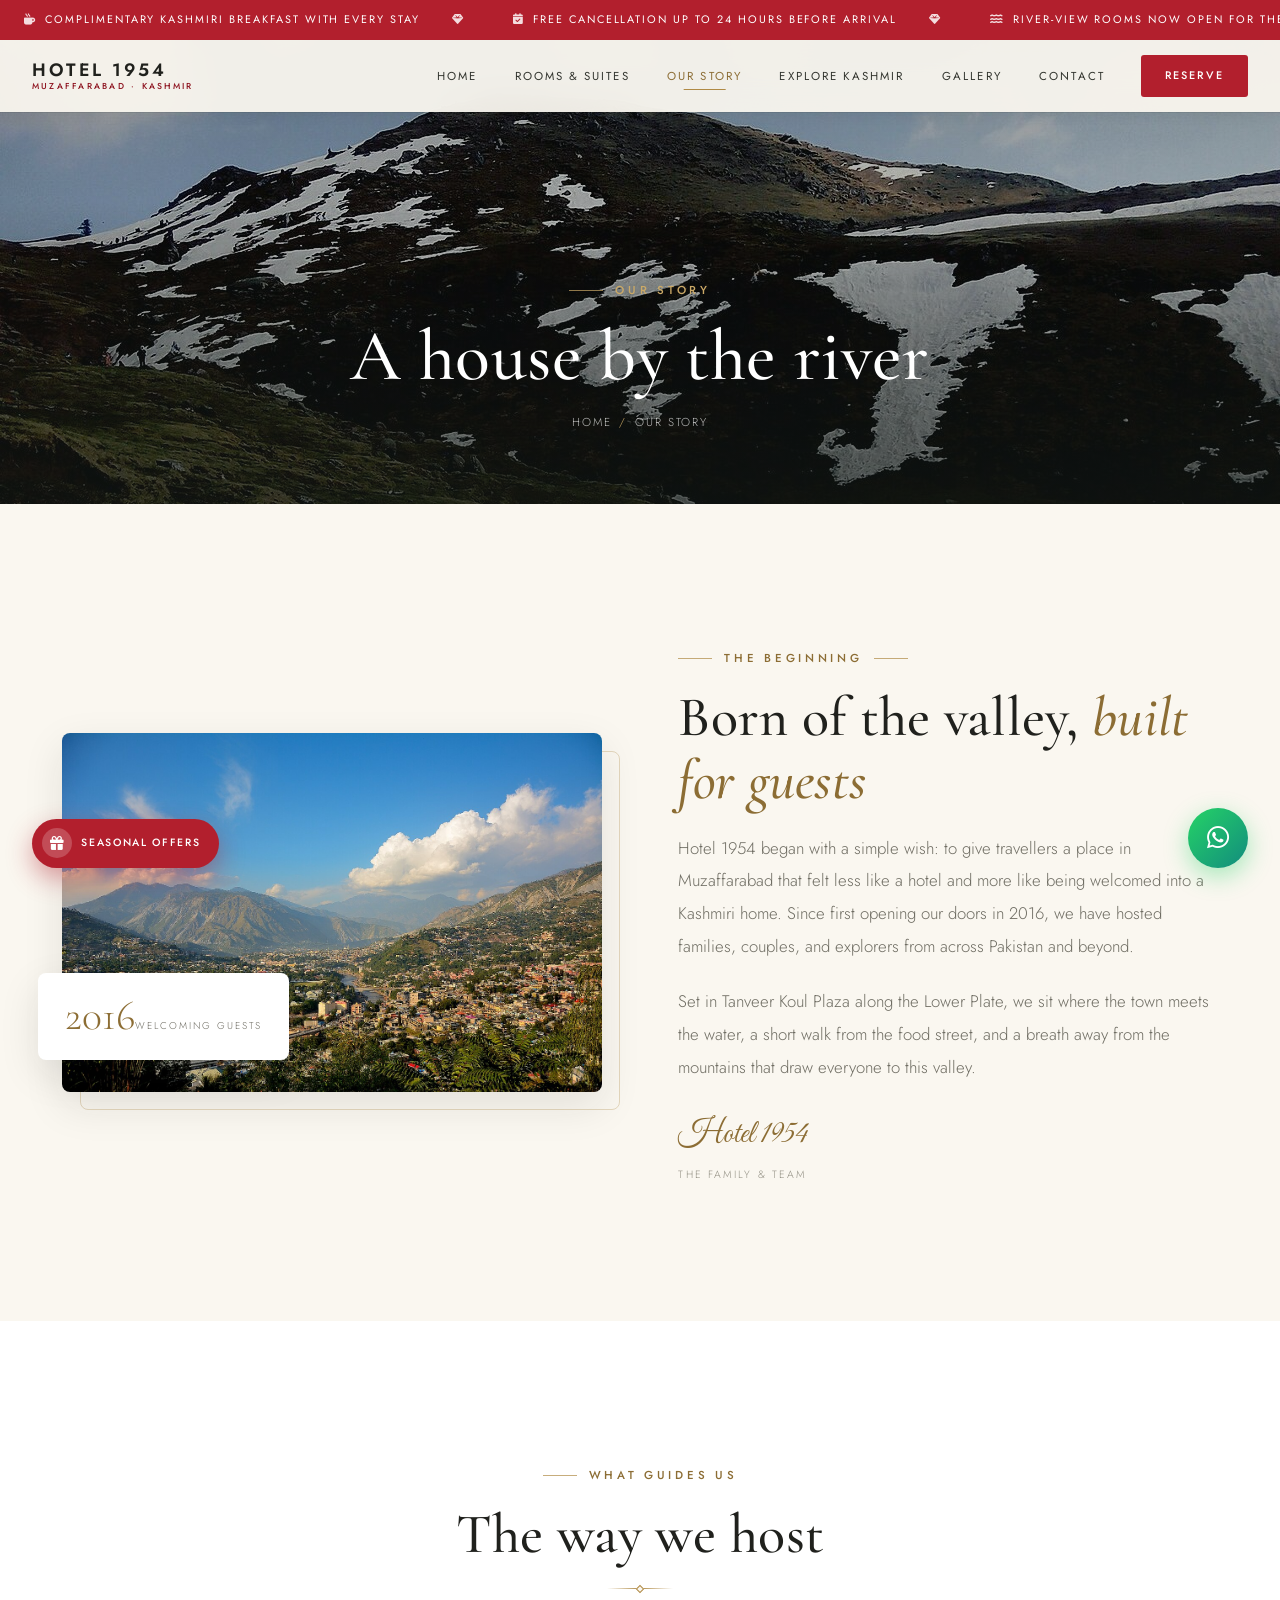
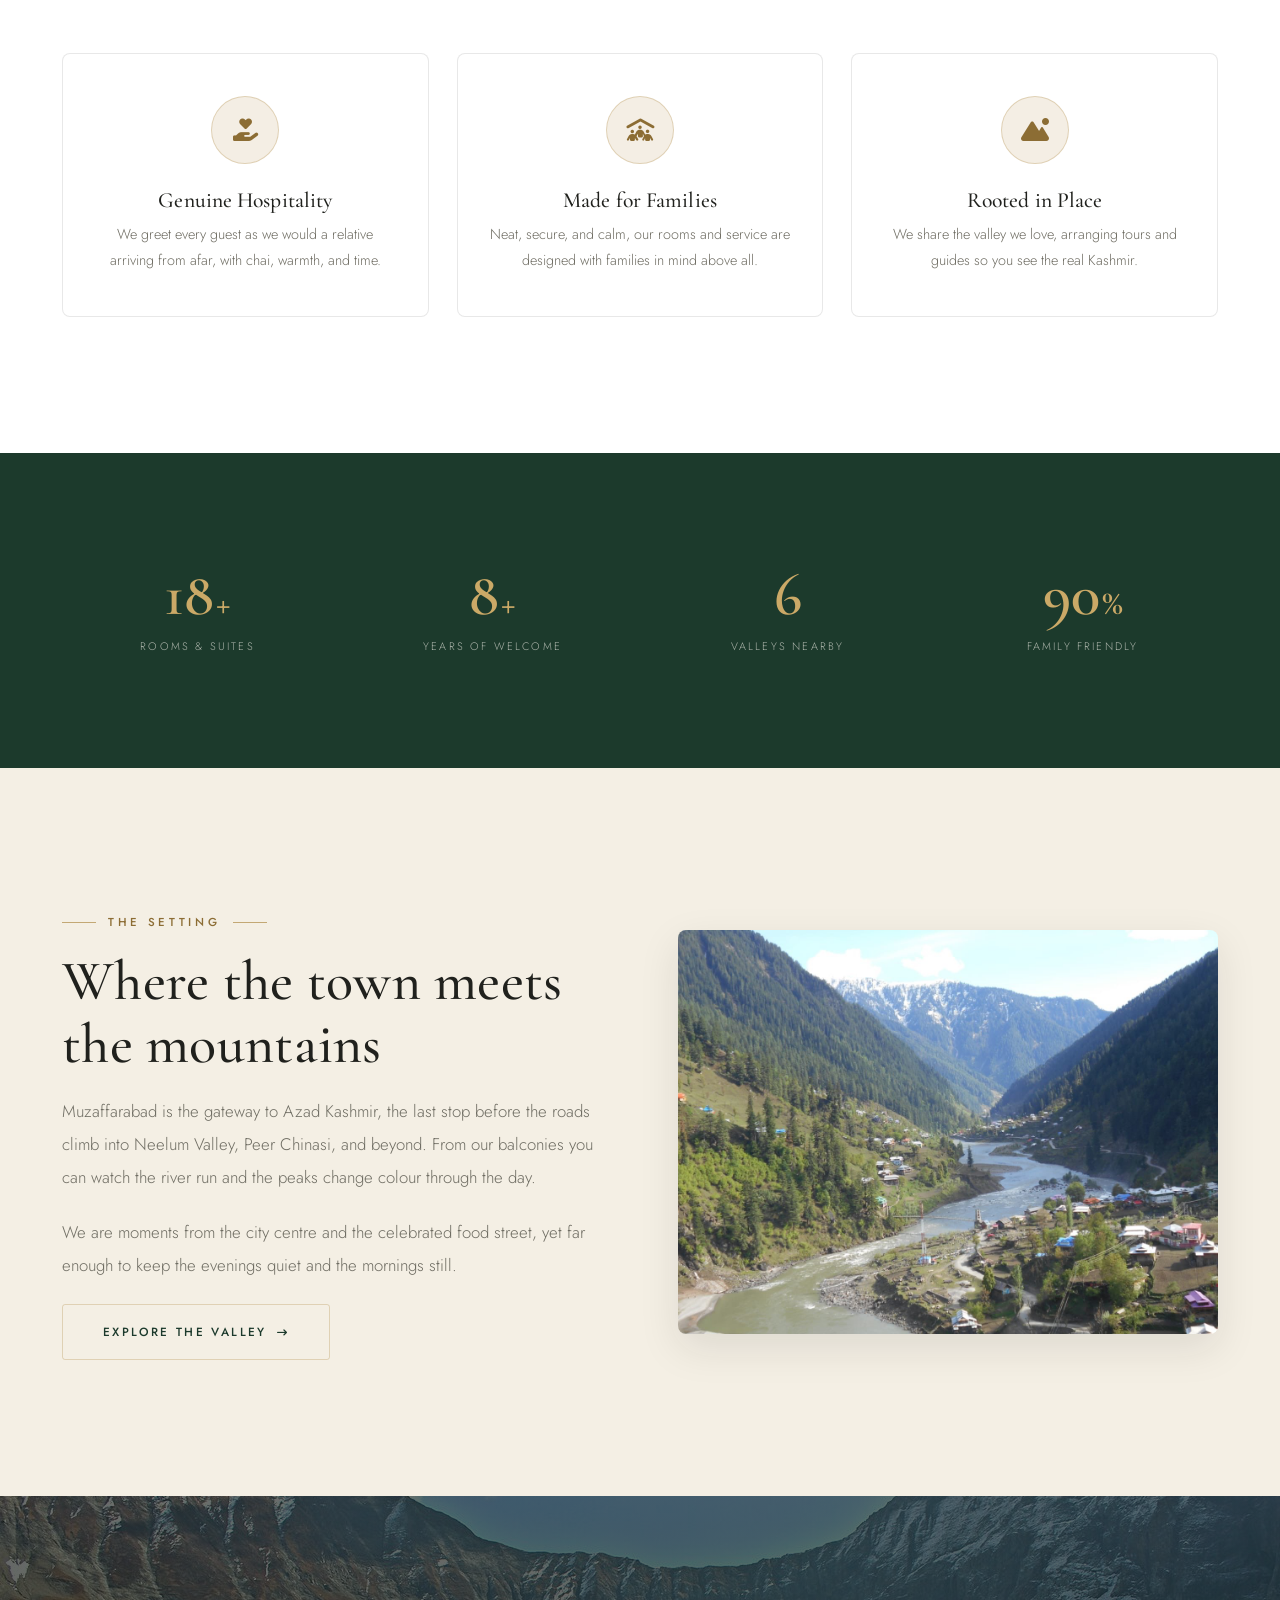
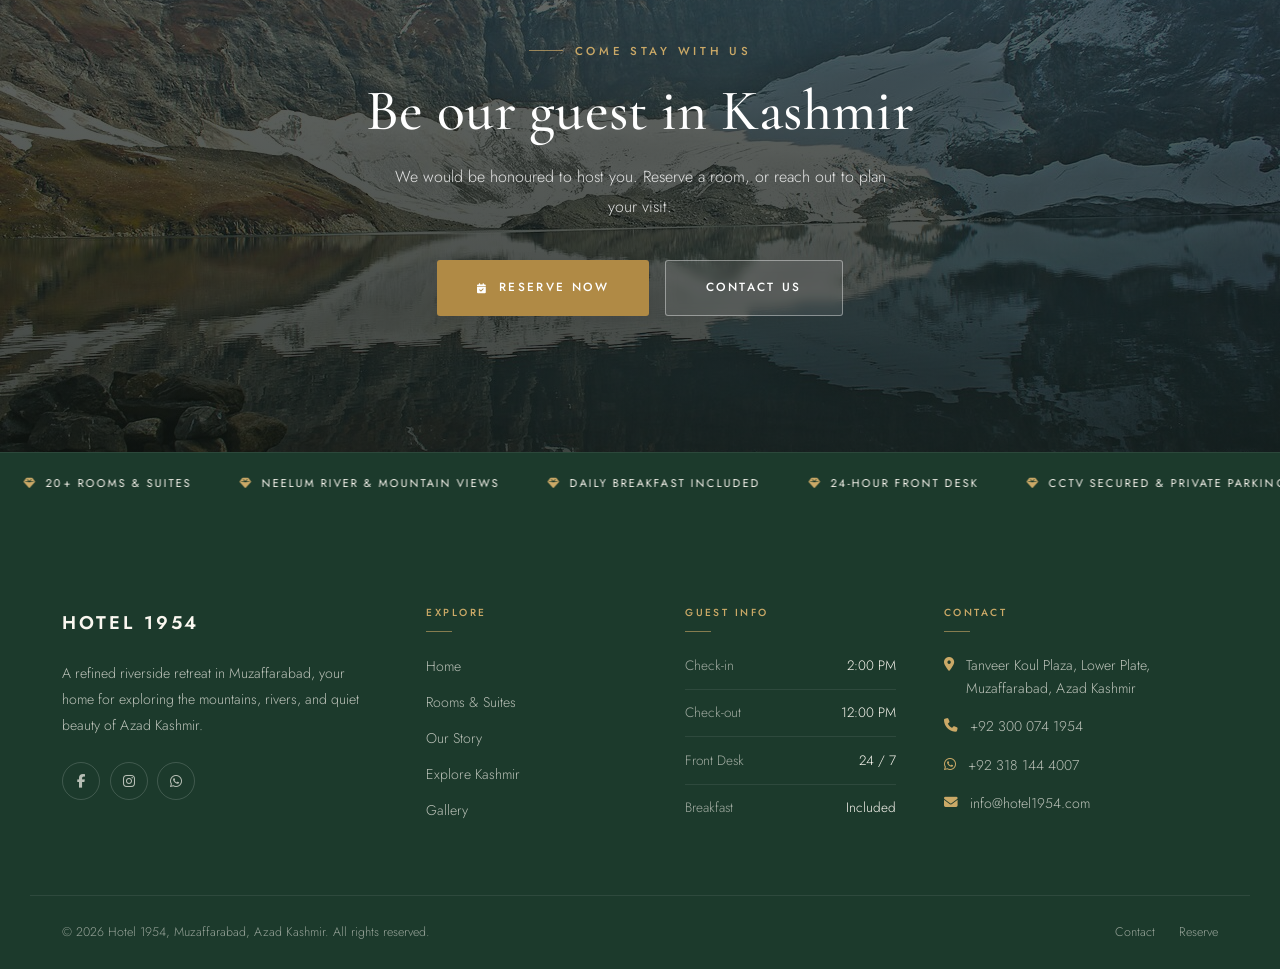
==== commit 03b1cdba: "Use real photos of the actual Kashmir locations Replace generic scenic stock images with real, self-" ====
--- a/about/index.html
+++ b/about/index.html
@@ -53,7 +53,7 @@
   </div>
 
   <section class="page-hero">
-    <div class="page-hero__bg"><img src="https://images.unsplash.com/photo-1441974231531-c6227db76b6e?w=1920&q=80" alt="Pine forest in the Kashmir mountains" /></div>
+    <div class="page-hero__bg"><img src="../assets/img/ganga-choti.jpg" alt="Pine forest in the Kashmir mountains" /></div>
     <div class="page-hero__overlay"></div>
     <div class="page-hero__content">
       <span class="eyebrow eyebrow--center">Our Story</span>
@@ -67,7 +67,7 @@
     <div class="container">
       <div class="split">
         <div class="split__media split__media--framed reveal">
-          <img src="https://images.unsplash.com/photo-1564501049412-61c2a3083791?w=1000&q=80" alt="Hotel 1954 amid the valley" />
+          <img src="../assets/img/muzaffarabad.jpg" alt="Hotel 1954 amid the valley" />
           <div class="split__badge"><span class="num">2016</span><span class="lbl">Welcoming guests</span></div>
         </div>
         <div class="split__body reveal" data-delay="1">
@@ -114,7 +114,7 @@
     <div class="container">
       <div class="split split--reverse">
         <div class="split__media reveal">
-          <img src="https://images.unsplash.com/photo-1506905925346-21bda4d32df4?w=1000&q=80" alt="Neelum River flowing through the valley" style="border-radius:var(--radius-md);" />
+          <img src="../assets/img/neelum-river.jpg" alt="Neelum River flowing through the valley" style="border-radius:var(--radius-md);" />
         </div>
         <div class="split__body reveal" data-delay="1">
           <span class="eyebrow eyebrow--line">The Setting</span>
@@ -129,7 +129,7 @@
 
   <!-- CTA BANNER -->
   <section class="cta-banner">
-    <div class="cta-banner__bg"><img src="https://images.unsplash.com/photo-1519681393784-d120267933ba?w=1600&q=80" alt="Kashmir mountains at dusk" /></div>
+    <div class="cta-banner__bg"><img src="../assets/img/ratti-gali.jpg" alt="Kashmir mountains at dusk" /></div>
     <div class="cta-banner__overlay"></div>
     <div class="cta-banner__content reveal">
       <span class="eyebrow eyebrow--center">Come Stay With Us</span>
